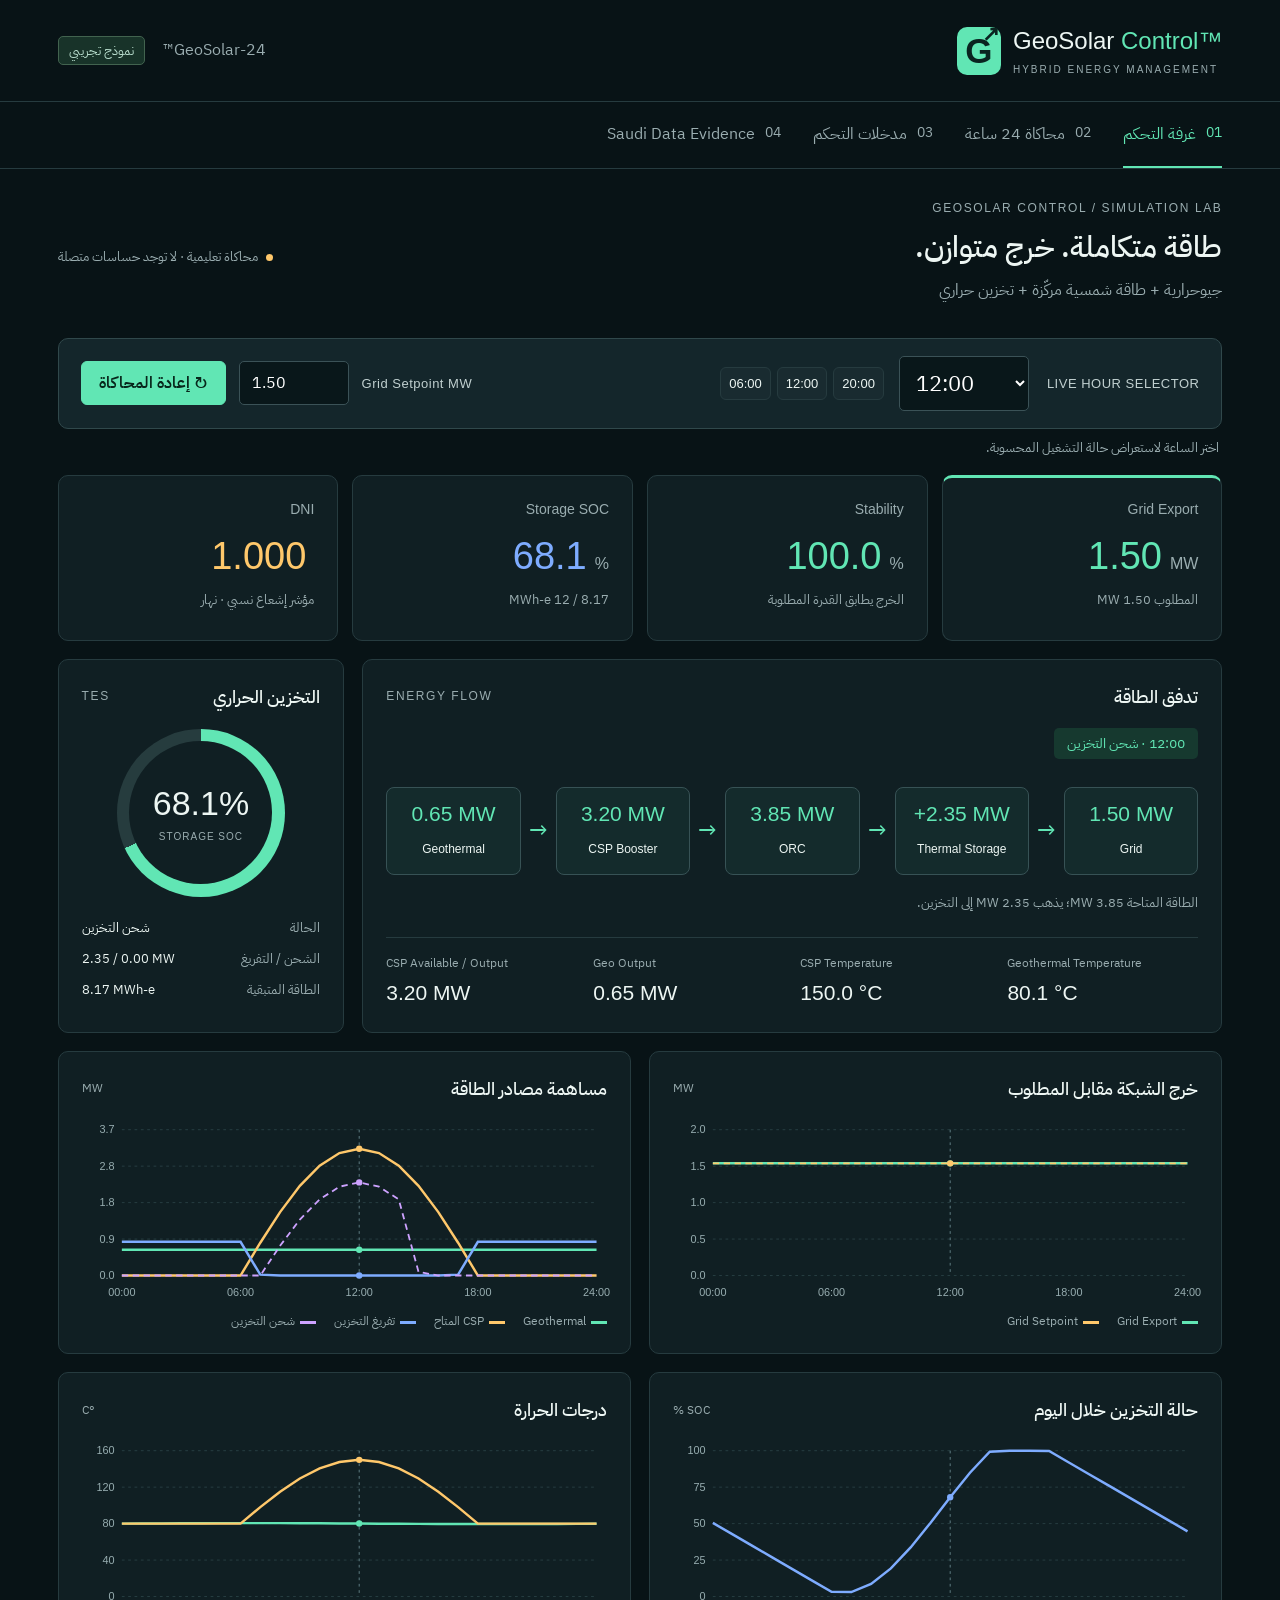
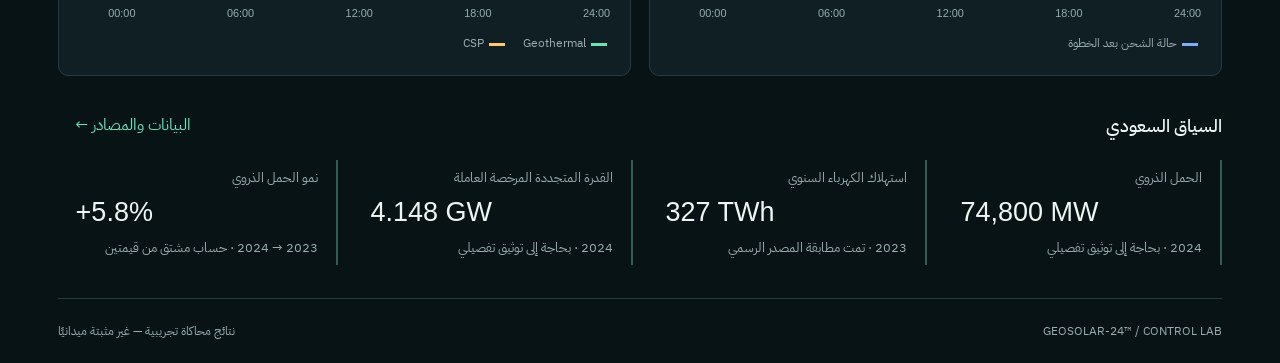
==== index.html @ 1dbf7777 "Publish GeoSolar Control site" ====
<!doctype html>
<html lang="ar" dir="rtl"><head><meta charset="UTF-8"><meta name="viewport" content="width=device-width,initial-scale=1"><meta name="description" content="GeoSolar Control — محاكاة تعليمية لتوازن الطاقة الجيوحرارية والشمسية والتخزين"><title>GeoSolar Control™ | غرفة التحكم</title><link rel="stylesheet" href="style.css"></head>
<body><header><a class="brand" href="#dashboard" dir="ltr"><span class="mark">G<span>↗</span></span><span>GeoSolar <b>Control™</b><small>HYBRID ENERGY MANAGEMENT</small></span></a><div class="header-note">GeoSolar-24™ <span class="badge">نموذج تجريبي</span></div></header>
<nav aria-label="أقسام المنصة"><button data-tab="dashboard" class="active">01 <span>غرفة التحكم</span></button><button data-tab="simulation">02 <span>محاكاة 24 ساعة</span></button><button data-tab="controls">03 <span>مدخلات التحكم</span></button><button data-tab="evidence">04 <span>Saudi Data Evidence</span></button></nav>
<main><div class="title-row"><div><div class="eyebrow">GEOSOLAR CONTROL / SIMULATION LAB</div><h1 id="pageTitle">طاقة متكاملة. خرج متوازن.</h1><p>جيوحرارية + طاقة شمسية مركّزة + تخزين حراري</p></div><div class="simulation-label"><span></span> محاكاة تعليمية · لا توجد حساسات متصلة</div></div>
<section id="dashboard" class="view"><div class="control-bar"><div><label for="hour">LIVE HOUR SELECTOR</label><select id="hour" dir="ltr"></select></div><div class="presets"><button data-hour="6">06:00</button><button data-hour="12">12:00</button><button data-hour="20">20:00</button></div><form id="quickForm"><label for="setpoint">Grid Setpoint <span>MW</span></label><input id="setpoint" type="number" min="0.01" max="20" step="0.01" value="1.50" required dir="ltr"><button class="primary" type="submit">↻ إعادة المحاكاة</button></form></div><p id="feedback" role="status" class="feedback">اختر الساعة لاستعراض حالة التشغيل المحسوبة.</p>
<div id="kpis" class="kpis" aria-live="polite"></div>
<div class="middle"><article class="panel flow-panel"><div class="panel-head"><h2>تدفق الطاقة</h2><span class="eyebrow">ENERGY FLOW</span></div><div id="mode" class="mode"></div><div id="flow" class="flow" dir="ltr"></div><p id="flowNote" class="muted"></p><div id="sourceMetrics" class="source-metrics"></div></article><article class="panel storage-panel"><div class="panel-head"><h2>التخزين الحراري</h2><span class="eyebrow">TES</span></div><div id="storageGauge" class="gauge"><div><strong id="socBig"></strong><span>STORAGE SOC</span></div></div><div id="storageInfo"></div></article></div>
<div class="charts"><article class="panel"><div class="panel-head"><h2>خرج الشبكة مقابل المطلوب</h2><span>MW</span></div><div id="gridChart"></div></article><article class="panel"><div class="panel-head"><h2>مساهمة مصادر الطاقة</h2><span>MW</span></div><div id="mixChart"></div></article><article class="panel"><div class="panel-head"><h2>حالة التخزين خلال اليوم</h2><span>SOC %</span></div><div id="socChart"></div></article><article class="panel"><div class="panel-head"><h2>درجات الحرارة</h2><span>°C</span></div><div id="tempChart"></div></article></div><div class="section-head"><h2>السياق السعودي</h2><button id="evidenceLink">البيانات والمصادر ←</button></div><div class="national" id="national"></div></section>
<section id="simulation" class="view" hidden><article class="panel"><h2>سجل التشغيل من 00:00 إلى 24:00</h2><p class="muted">كل صف يعرض قرار التشغيل وحالة التخزين بعد خطوة ساعة، وفق ترتيب ملف المصدر. صف 24:00 خطوة إضافية للمطابقة؛ لا تُجمع الصفوف الـ25 بوصفها طاقة يوم واحد.</p><div class="table-wrap"><table id="simulationTable"></table></div></article></section>
<section id="controls" class="view" hidden><article class="panel controls-panel"><h2>افتراضات النموذج</h2><p class="muted">تُطبّق التغييرات على كامل التسلسل الزمني ابتداءً من الشحنة الأولية.</p><form id="inputsForm"><div class="input-grid" id="inputFields"></div><p id="inputError" role="alert"></p><button class="primary" type="submit">تطبيق وإعادة المحاكاة</button> <button id="reset" type="button">استعادة قيم الملف</button></form><div class="method"><h3>كيف يُحسب التشغيل؟</h3><p>القدرة المتاحة = الجيوحرارية + الشمسية. يُوجّه الفائض إلى التخزين حتى امتلائه، ويُفرّغ التخزين لتعويض العجز حتى نفاده؛ ويُخفض الفائض المتبقي عند امتلائه.</p><p dir="ltr">Stability = max(0, 100 × (1 − |Grid Export − Setpoint| / Setpoint))</p><p>الكفاءة 90% عند الشحن و90% عند التفريغ، أي 81% للدورة الكاملة، لمطابقة حسابات الملف؛ رغم أن اسم المدخل في الملف هو Round-trip Efficiency. جميع قدرات التخزين بوحدات المكافئ الكهربائي. لا يفترض النموذج حد قدرة مستقلًا للشحن أو التفريغ.</p><p>DNI مؤشر نسبي من 0 إلى 1، وليس قياسًا بوحدة W/m². درجات الحرارة منحنيات افتراضية؛ لا يُستنتج منها أداء ترموديناميكي مُثبت.</p></div></article></section>
<section id="evidence" class="view" hidden><article class="panel"><div class="panel-head"><h2>Saudi Data Evidence</h2><span class="badge">بيانات وطنية داعمة</span></div><p>هذه الأرقام تصف قطاع الكهرباء السعودي، ولا تُستخدم لإثبات أداء GeoSolar أو لتغذية نتائج المحاكاة.</p><div id="evidenceCards" class="evidence-cards"></div><div class="method"><h3>حدود الاستدلال</h3><p>الاستقرار ودرجات الحرارة والطاقة المنتجة في هذه المنصة نتائج نموذج تعليمي وليست نتائج محطة ميدانية. أرقام 2023 و2024 معروضة بسنتها المرجعية وليست ادعاءً بأنها أحدث بيانات متاحة.</p><p>المصدر التشغيلي: GeoSolar24_Smart_Platform_Simulation.xlsx، أوراق 24h_Simulation وControl_Inputs وSaudi_Data_Evidence. لم يُعدّل ملف Excel الأصلي.</p></div></article></section>
<footer><span dir="ltr">GEOSOLAR-24™ / CONTROL LAB</span><span>نتائج محاكاة تجريبية — غير مثبتة ميدانيًا</span></footer></main><script src="model.js"></script><script src="app.js"></script></body></html>
---- style.css ----
@import url('https://fonts.googleapis.com/css2?family=IBM+Plex+Sans+Arabic:wght@400;500;600;700&display=swap');
:root{color-scheme:dark;--bg:#081316;--panel:#101f23;--line:#263b3f;--muted:#9aadb0;--text:#edf6f3;--green:#61e6b4;--gold:#ffc86b;--blue:#7eacff}*{box-sizing:border-box}body{margin:0;background:var(--bg);color:var(--text);font:16px 'IBM Plex Sans Arabic',Tahoma,sans-serif}header{height:102px;display:flex;align-items:center;justify-content:space-between;padding:0 4.5%;border-bottom:1px solid var(--line)}a{color:var(--green)}.brand{display:flex;gap:12px;align-items:center;color:var(--text);text-decoration:none;font-family:Arial,sans-serif;font-size:24px}.brand b{font-weight:400;color:var(--green)}.brand small{display:block;font-size:10px;letter-spacing:2px;margin-top:9px;color:var(--muted)}.mark{background:var(--green);color:#0a2420;width:44px;height:48px;display:grid;place-content:center;font-size:35px;font-weight:bold;border-radius:10px;position:relative}.mark span{position:absolute;right:1px;top:-5px;font-size:21px}.header-note{color:var(--muted)}.badge{display:inline-block;border:1px solid #42634f;border-radius:5px;background:#183329;padding:4px 10px;color:#b7dccc;font-size:13px;margin-inline-start:14px}nav{padding:0 4.5%;display:flex;border-bottom:1px solid var(--line);gap:32px}button,input,select{font:inherit}button{cursor:pointer;border:1px solid var(--line);border-radius:6px;color:var(--text);background:#192b30;padding:9px 17px}button:hover{background:#294049}button:focus-visible,a:focus-visible,input:focus-visible,select:focus-visible{outline:2px solid var(--green);outline-offset:4px}nav button{border:0;border-radius:0;background:none;color:var(--muted);padding:20px 0;display:flex;gap:10px;border-bottom:2px solid transparent;font-size:14px}nav button.active{color:var(--green);border-color:var(--green)}nav button span{font-size:16px}main{max-width:1600px;margin:auto;padding:32px 4.5% 0}.title-row{display:flex;justify-content:space-between;align-items:center;margin-bottom:25px}.eyebrow{font:12px Arial,sans-serif;letter-spacing:1.6px;color:var(--muted)}h1{font-size:30px;font-weight:500;margin:9px 0 2px}p{line-height:1.85;margin:7px 0;color:var(--muted)}.simulation-label{font-size:13px;color:var(--muted)}.simulation-label span{width:7px;height:7px;background:var(--gold);display:inline-block;margin-left:5px;border-radius:50%}.control-bar{display:flex;align-items:center;gap:15px;padding:17px 22px;background:#14262b;border:1px solid #30484b;border-radius:10px}.control-bar>div:first-child{display:flex;align-items:center;gap:18px}.control-bar label{font:13px Arial,sans-serif;letter-spacing:.5px;color:#c1d0d0}input,select{background:#09171a;border:1px solid #3b5257;color:white;padding:9px 12px;border-radius:5px;min-width:0}select{font-size:22px;width:130px}input{width:110px}#quickForm{display:flex;align-items:center;gap:13px;margin-inline-start:auto}.primary{color:#07261b;background:var(--green);border-color:var(--green);font-weight:600}.primary:hover{background:#90efca}.presets{display:flex;gap:6px;direction:ltr}.presets button{font:13px Arial;padding:8px}.feedback{font-size:13px;min-height:26px;margin:7px 3px 13px}.kpis{display:grid;grid-template-columns:repeat(4,1fr);gap:14px}.kpi{padding:21px 23px;border:1px solid var(--line);background:var(--panel);border-radius:10px;position:relative}.kpi:first-child{border-top:3px solid var(--green);padding-top:19px}.kpi .name{color:var(--muted);font:14px Arial}.kpi strong{font:38px Arial;display:block;margin:14px 0 10px;direction:ltr;text-align:right}.kpi strong small{font-size:16px;color:var(--muted);margin-left:8px}.kpi p{font-size:13px}.green{color:var(--green)}.gold{color:var(--gold)}.blue{color:var(--blue)}.middle{display:grid;grid-template-columns:3fr 1fr;gap:18px;margin:18px 0}.panel{padding:23px;background:var(--panel);border:1px solid var(--line);border-radius:10px;min-width:0}h2{font-weight:500;font-size:18px;margin:0}h3{font-size:17px}.panel-head{display:flex;align-items:center;justify-content:space-between;gap:15px}.panel-head>span{color:var(--muted);font-size:12px}.mode{display:inline-flex;margin-top:18px;font-size:14px;color:var(--green);background:#16392f;padding:5px 13px;border-radius:5px}.flow{display:flex;align-items:center;justify-content:space-between;margin:28px 0 16px;gap:8px}.flow .node{flex:1;border:1px solid #375255;text-align:center;border-radius:8px;padding:14px 5px;background:#142b2c}.node b{display:block;color:var(--green);font:21px Arial;margin-bottom:10px}.node span{font:12px Arial}.flow .arrow{color:var(--green);font-size:23px}.flow-panel>p{font-size:13px}.source-metrics{display:grid;grid-template-columns:repeat(4,1fr);border-top:1px solid var(--line);margin-top:22px;padding-top:16px;gap:16px}.source-metrics label{font-size:12px;color:var(--muted);display:block}.source-metrics strong{display:block;font:21px Arial;margin-top:9px}.gauge{width:168px;height:168px;border-radius:50%;margin:19px auto;background:conic-gradient(var(--green) 68%,#263c3e 0);display:grid;place-content:center;direction:ltr}.gauge>div{background:var(--panel);width:143px;height:143px;border-radius:50%;display:flex;align-items:center;justify-content:center;flex-direction:column}.gauge strong{font:34px Arial}.gauge span{font:10px Arial;color:var(--muted);letter-spacing:1px;margin-top:8px}#storageInfo p{display:flex;justify-content:space-between;font-size:13px}#storageInfo b{color:var(--text);font-weight:400}.charts{display:grid;grid-template-columns:repeat(2,1fr);gap:18px}.chart{width:100%;display:block;height:auto;overflow:visible;margin-top:15px;direction:ltr}.legend{display:flex;gap:18px;flex-wrap:wrap;font-size:12px;color:var(--muted);margin-top:10px}.legend i{display:inline-block;width:16px;height:3px;vertical-align:middle;margin-left:5px}.section-head{display:flex;align-items:center;justify-content:space-between;margin:28px 0 14px}.section-head button{border:0;background:none;color:var(--green)}.national{display:grid;grid-template-columns:repeat(4,1fr);gap:15px}.national>div{border-right:2px solid #355c52;padding:8px 18px}.national strong{font:27px Arial;display:block;margin:10px 0}.national span,.national small{display:block;color:var(--muted);font-size:13px}footer{border-top:1px solid var(--line);margin-top:33px;padding:23px 0;display:flex;justify-content:space-between;gap:15px;color:var(--muted);font-size:12px}.table-wrap{overflow:auto;margin-top:25px}table{width:100%;border-collapse:collapse;white-space:nowrap;font-size:14px}th,td{padding:14px 16px;text-align:right;border-bottom:1px solid var(--line)}th{color:var(--muted);font-weight:400}tr.selected{background:#1b3c33}.input-grid{display:grid;grid-template-columns:repeat(2,1fr);gap:22px;margin:26px 0}.field label{display:block;color:var(--muted);margin-bottom:9px;font-size:14px}.field input{width:100%}.controls-panel{max-width:950px}.method{border-top:1px solid var(--line);margin-top:25px;padding-top:15px}.method p{font-size:14px}.evidence-cards{display:grid;grid-template-columns:repeat(2,1fr);gap:16px;margin-top:22px}.evidence-card{border:1px solid var(--line);border-radius:8px;padding:22px}.evidence-card strong{font:30px Arial;display:block;margin:12px 0}.evidence-card p,.evidence-card a{font-size:14px}#inputError{color:#ffb79b}[hidden]{display:none!important}@media(max-width:1100px){.control-bar{flex-wrap:wrap}#quickForm{margin-inline-start:0;flex-wrap:wrap}.middle{grid-template-columns:2fr 1fr}.flow{gap:4px}.node span{font-size:10px}.source-metrics{grid-template-columns:repeat(2,1fr)}.title-row{gap:20px}.simulation-label{max-width:220px}}@media(max-width:750px){header{height:87px}.header-note{display:none}.brand{font-size:21px}nav{gap:20px;overflow:auto}nav button{white-space:nowrap}nav button span{font-size:14px}main{padding-top:22px}.title-row{display:block}h1{font-size:26px}.simulation-label{max-width:none;margin-top:12px}.kpis{grid-template-columns:repeat(2,1fr)}.kpi{padding:17px}.kpi strong{font-size:29px}.middle,.charts{grid-template-columns:1fr}.flow{flex-wrap:wrap}.flow .node{min-width:65px}.flow .arrow{font-size:16px}.national,.input-grid,.evidence-cards{grid-template-columns:repeat(2,1fr)}.panel{padding:18px}.control-bar{padding:15px;gap:12px}.control-bar>div:first-child{gap:12px}.control-bar label{font-size:12px}#quickForm{gap:9px;width:100%}#quickForm input{width:90px}footer{flex-direction:column}.evidence-cards{grid-template-columns:1fr}}@media(prefers-reduced-motion:reduce){*{scroll-behavior:auto}}
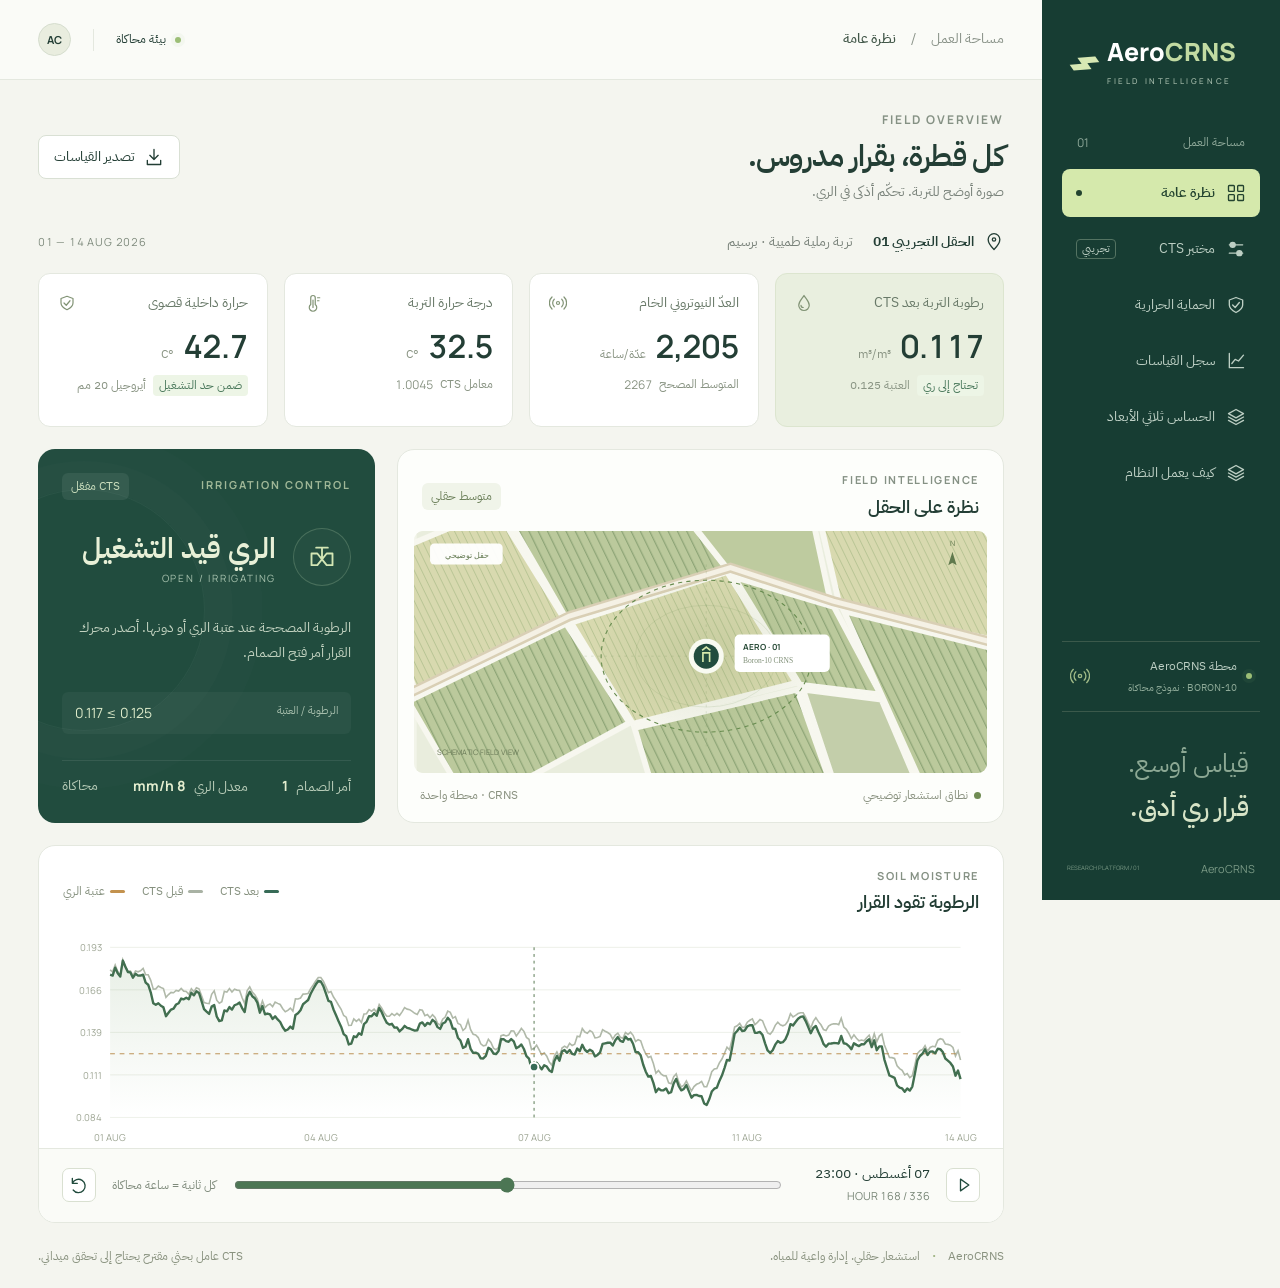
==== commit 86bdcb9c: "Add files via upload" ====
--- a/index.html
+++ b/index.html
@@ -1,13 +1,35 @@
-<!doctype html>
-<html lang="ar" dir="rtl"><head><meta charset="UTF-8"><meta name="viewport" content="width=device-width,initial-scale=1"><meta name="description" content="GeoSolar Control — محاكاة تعليمية لتوازن الطاقة الجيوحرارية والشمسية والتخزين"><title>GeoSolar Control™ | غرفة التحكم</title><link rel="stylesheet" href="style.css"></head>
-<body><header><a class="brand" href="#dashboard" dir="ltr"><span class="mark">G<span>↗</span></span><span>GeoSolar <b>Control™</b><small>HYBRID ENERGY MANAGEMENT</small></span></a><div class="header-note">GeoSolar-24™ <span class="badge">نموذج تجريبي</span></div></header>
-<nav aria-label="أقسام المنصة"><button data-tab="dashboard" class="active">01 <span>غرفة التحكم</span></button><button data-tab="simulation">02 <span>محاكاة 24 ساعة</span></button><button data-tab="controls">03 <span>مدخلات التحكم</span></button><button data-tab="evidence">04 <span>Saudi Data Evidence</span></button></nav>
-<main><div class="title-row"><div><div class="eyebrow">GEOSOLAR CONTROL / SIMULATION LAB</div><h1 id="pageTitle">طاقة متكاملة. خرج متوازن.</h1><p>جيوحرارية + طاقة شمسية مركّزة + تخزين حراري</p></div><div class="simulation-label"><span></span> محاكاة تعليمية · لا توجد حساسات متصلة</div></div>
-<section id="dashboard" class="view"><div class="control-bar"><div><label for="hour">LIVE HOUR SELECTOR</label><select id="hour" dir="ltr"></select></div><div class="presets"><button data-hour="6">06:00</button><button data-hour="12">12:00</button><button data-hour="20">20:00</button></div><form id="quickForm"><label for="setpoint">Grid Setpoint <span>MW</span></label><input id="setpoint" type="number" min="0.01" max="20" step="0.01" value="1.50" required dir="ltr"><button class="primary" type="submit">↻ إعادة المحاكاة</button></form></div><p id="feedback" role="status" class="feedback">اختر الساعة لاستعراض حالة التشغيل المحسوبة.</p>
-<div id="kpis" class="kpis" aria-live="polite"></div>
-<div class="middle"><article class="panel flow-panel"><div class="panel-head"><h2>تدفق الطاقة</h2><span class="eyebrow">ENERGY FLOW</span></div><div id="mode" class="mode"></div><div id="flow" class="flow" dir="ltr"></div><p id="flowNote" class="muted"></p><div id="sourceMetrics" class="source-metrics"></div></article><article class="panel storage-panel"><div class="panel-head"><h2>التخزين الحراري</h2><span class="eyebrow">TES</span></div><div id="storageGauge" class="gauge"><div><strong id="socBig"></strong><span>STORAGE SOC</span></div></div><div id="storageInfo"></div></article></div>
-<div class="charts"><article class="panel"><div class="panel-head"><h2>خرج الشبكة مقابل المطلوب</h2><span>MW</span></div><div id="gridChart"></div></article><article class="panel"><div class="panel-head"><h2>مساهمة مصادر الطاقة</h2><span>MW</span></div><div id="mixChart"></div></article><article class="panel"><div class="panel-head"><h2>حالة التخزين خلال اليوم</h2><span>SOC %</span></div><div id="socChart"></div></article><article class="panel"><div class="panel-head"><h2>درجات الحرارة</h2><span>°C</span></div><div id="tempChart"></div></article></div><div class="section-head"><h2>السياق السعودي</h2><button id="evidenceLink">البيانات والمصادر ←</button></div><div class="national" id="national"></div></section>
-<section id="simulation" class="view" hidden><article class="panel"><h2>سجل التشغيل من 00:00 إلى 24:00</h2><p class="muted">كل صف يعرض قرار التشغيل وحالة التخزين بعد خطوة ساعة، وفق ترتيب ملف المصدر. صف 24:00 خطوة إضافية للمطابقة؛ لا تُجمع الصفوف الـ25 بوصفها طاقة يوم واحد.</p><div class="table-wrap"><table id="simulationTable"></table></div></article></section>
-<section id="controls" class="view" hidden><article class="panel controls-panel"><h2>افتراضات النموذج</h2><p class="muted">تُطبّق التغييرات على كامل التسلسل الزمني ابتداءً من الشحنة الأولية.</p><form id="inputsForm"><div class="input-grid" id="inputFields"></div><p id="inputError" role="alert"></p><button class="primary" type="submit">تطبيق وإعادة المحاكاة</button> <button id="reset" type="button">استعادة قيم الملف</button></form><div class="method"><h3>كيف يُحسب التشغيل؟</h3><p>القدرة المتاحة = الجيوحرارية + الشمسية. يُوجّه الفائض إلى التخزين حتى امتلائه، ويُفرّغ التخزين لتعويض العجز حتى نفاده؛ ويُخفض الفائض المتبقي عند امتلائه.</p><p dir="ltr">Stability = max(0, 100 × (1 − |Grid Export − Setpoint| / Setpoint))</p><p>الكفاءة 90% عند الشحن و90% عند التفريغ، أي 81% للدورة الكاملة، لمطابقة حسابات الملف؛ رغم أن اسم المدخل في الملف هو Round-trip Efficiency. جميع قدرات التخزين بوحدات المكافئ الكهربائي. لا يفترض النموذج حد قدرة مستقلًا للشحن أو التفريغ.</p><p>DNI مؤشر نسبي من 0 إلى 1، وليس قياسًا بوحدة W/m². درجات الحرارة منحنيات افتراضية؛ لا يُستنتج منها أداء ترموديناميكي مُثبت.</p></div></article></section>
-<section id="evidence" class="view" hidden><article class="panel"><div class="panel-head"><h2>Saudi Data Evidence</h2><span class="badge">بيانات وطنية داعمة</span></div><p>هذه الأرقام تصف قطاع الكهرباء السعودي، ولا تُستخدم لإثبات أداء GeoSolar أو لتغذية نتائج المحاكاة.</p><div id="evidenceCards" class="evidence-cards"></div><div class="method"><h3>حدود الاستدلال</h3><p>الاستقرار ودرجات الحرارة والطاقة المنتجة في هذه المنصة نتائج نموذج تعليمي وليست نتائج محطة ميدانية. أرقام 2023 و2024 معروضة بسنتها المرجعية وليست ادعاءً بأنها أحدث بيانات متاحة.</p><p>المصدر التشغيلي: GeoSolar24_Smart_Platform_Simulation.xlsx، أوراق 24h_Simulation وControl_Inputs وSaudi_Data_Evidence. لم يُعدّل ملف Excel الأصلي.</p></div></article></section>
-<footer><span dir="ltr">GEOSOLAR-24™ / CONTROL LAB</span><span>نتائج محاكاة تجريبية — غير مثبتة ميدانيًا</span></footer></main><script src="model.js"></script><script src="app.js"></script></body></html>
+<!DOCTYPE html>
+<html lang="ar" dir="rtl">
+<head>
+<meta charset="UTF-8"><meta name="viewport" content="width=device-width, initial-scale=1.0">
+<meta name="theme-color" content="#173e35"><meta name="description" content="AeroCRNS — منصة محاكاة رطوبة التربة، تصحيح CTS، والحماية الحرارية والتحكم الذكي في الري.">
+<title>AeroCRNS — غرفة التحكم</title>
+<link rel="icon" type="image/svg+xml" href="data:image/svg+xml,%3Csvg xmlns='http://www.w3.org/2000/svg' viewBox='0 0 64 64'%3E%3Crect width='64' height='64' rx='16' fill='%23173e35'/%3E%3Cpath d='M17 44C15 20 37 13 49 15C50 34 36 46 17 44Z' fill='%23c0d893'/%3E%3Cpath d='M16 49L39 26' stroke='%23f6f6ee' stroke-width='3'/%3E%3C/svg%3E">
+<link rel="stylesheet" href="style.css"><link rel="stylesheet" href="views.css"><link rel="stylesheet" href="refinements.css">
+<script src="data.js" defer></script><script src="model.js" defer></script><script src="app.js" defer></script>
+</head>
+<body>
+<aside class="sidebar">
+  <a href="#overview" class="brand" aria-label="AeroCRNS الرئيسية"><span class="brand-mark">⌁</span><span dir="ltr">Aero<span>CRNS</span><small>FIELD INTELLIGENCE</small></span></a>
+  <div class="workspace-label">مساحة العمل <span>01</span></div>
+  <nav aria-label="القائمة الرئيسية">
+    <a href="#overview" data-view="overview" class="active"><i data-icon="grid"></i>نظرة عامة<span class="nav-dot"></span></a>
+    <a href="#cts" data-view="cts"><i data-icon="sliders"></i>مختبر CTS<span class="tiny-tag">تجريبي</span></a>
+    <a href="#thermal" data-view="thermal"><i data-icon="shield"></i>الحماية الحرارية</a>
+    <a href="#records" data-view="records"><i data-icon="chart"></i>سجل القياسات</a>
+    <a href="#method" data-view="method"><i data-icon="layers"></i>كيف يعمل النظام</a>
+  </nav>
+  <div class="sidebar-bottom"><div class="sensor-mini"><span class="status-dot"></span><div>محطة AeroCRNS<small>BORON-10 · نموذج محاكاة</small></div><i data-icon="radio"></i></div><p>قياس أوسع.<br><strong>قرار ري أدق.</strong></p><div class="side-foot">AeroCRNS <span>RESEARCH PLATFORM / 01</span></div></div>
+</aside>
+<div class="shell">
+  <header class="topbar"><div class="breadcrumb">مساحة العمل <span>/</span> <strong id="crumb">نظرة عامة</strong></div><div class="top-actions"><span class="simulation-badge"><span class="status-dot"></span>بيئة محاكاة</span><span class="top-divider"></span><span class="avatar">AC</span></div></header>
+  <main id="main"><div class="page-heading"><div><p class="eyebrow">FIELD OVERVIEW</p><h1>كل قطرة، بقرار مدروس.</h1><p class="muted">صورة أوضح للتربة. تحكّم أذكى في الري.</p></div><button class="btn" id="export"><i data-icon="download"></i>تصدير القياسات</button></div>
+  <div class="context-bar"><div><i data-icon="pin"></i><strong>الحقل التجريبي 01</strong><span class="subtle">تربة رملية طميية · برسيم</span></div><span class="mono">01 — 14 AUG 2026</span></div>
+  <section class="metrics" id="metrics"></section>
+  <div class="overview-grid"><section class="panel map-panel"><div class="panel-head"><div><p class="eyebrow">FIELD INTELLIGENCE</p><h2>نظرة على الحقل</h2></div><span class="pill">متوسط حقلي</span></div><div id="field-map"></div><div class="map-bottom"><span><b class="legend-dot"></b>نطاق استشعار توضيحي</span><span>CRNS · محطة واحدة</span></div></section><section id="valve" class="valve-card"></section></div>
+  <section class="panel trend-panel"><div class="panel-head"><div><p class="eyebrow">SOIL MOISTURE</p><h2>الرطوبة تقود القرار</h2></div><div class="chart-key"><span><b style="background:#376b57"></b>بعد CTS</span><span><b style="background:#a9b2a4"></b>قبل CTS</span><span><b style="background:#c3924e"></b>عتبة الري</span></div></div><div id="chart"></div><div id="timeline"></div></section>
+  </main>
+  <footer><span>AeroCRNS <b>·</b> استشعار حقلي. إدارة واعية للمياه.</span><span>CTS عامل بحثي مقترح يحتاج إلى تحقق ميداني.</span></footer>
+</div>
+<div id="toast" role="status"></div>
+</body></html>
--- a/style.css
+++ b/style.css
@@ -1,2 +1,7 @@
-@import url('https://fonts.googleapis.com/css2?family=IBM+Plex+Sans+Arabic:wght@400;500;600;700&display=swap');
-:root{color-scheme:dark;--bg:#081316;--panel:#101f23;--line:#263b3f;--muted:#9aadb0;--text:#edf6f3;--green:#61e6b4;--gold:#ffc86b;--blue:#7eacff}*{box-sizing:border-box}body{margin:0;background:var(--bg);color:var(--text);font:16px 'IBM Plex Sans Arabic',Tahoma,sans-serif}header{height:102px;display:flex;align-items:center;justify-content:space-between;padding:0 4.5%;border-bottom:1px solid var(--line)}a{color:var(--green)}.brand{display:flex;gap:12px;align-items:center;color:var(--text);text-decoration:none;font-family:Arial,sans-serif;font-size:24px}.brand b{font-weight:400;color:var(--green)}.brand small{display:block;font-size:10px;letter-spacing:2px;margin-top:9px;color:var(--muted)}.mark{background:var(--green);color:#0a2420;width:44px;height:48px;display:grid;place-content:center;font-size:35px;font-weight:bold;border-radius:10px;position:relative}.mark span{position:absolute;right:1px;top:-5px;font-size:21px}.header-note{color:var(--muted)}.badge{display:inline-block;border:1px solid #42634f;border-radius:5px;background:#183329;padding:4px 10px;color:#b7dccc;font-size:13px;margin-inline-start:14px}nav{padding:0 4.5%;display:flex;border-bottom:1px solid var(--line);gap:32px}button,input,select{font:inherit}button{cursor:pointer;border:1px solid var(--line);border-radius:6px;color:var(--text);background:#192b30;padding:9px 17px}button:hover{background:#294049}button:focus-visible,a:focus-visible,input:focus-visible,select:focus-visible{outline:2px solid var(--green);outline-offset:4px}nav button{border:0;border-radius:0;background:none;color:var(--muted);padding:20px 0;display:flex;gap:10px;border-bottom:2px solid transparent;font-size:14px}nav button.active{color:var(--green);border-color:var(--green)}nav button span{font-size:16px}main{max-width:1600px;margin:auto;padding:32px 4.5% 0}.title-row{display:flex;justify-content:space-between;align-items:center;margin-bottom:25px}.eyebrow{font:12px Arial,sans-serif;letter-spacing:1.6px;color:var(--muted)}h1{font-size:30px;font-weight:500;margin:9px 0 2px}p{line-height:1.85;margin:7px 0;color:var(--muted)}.simulation-label{font-size:13px;color:var(--muted)}.simulation-label span{width:7px;height:7px;background:var(--gold);display:inline-block;margin-left:5px;border-radius:50%}.control-bar{display:flex;align-items:center;gap:15px;padding:17px 22px;background:#14262b;border:1px solid #30484b;border-radius:10px}.control-bar>div:first-child{display:flex;align-items:center;gap:18px}.control-bar label{font:13px Arial,sans-serif;letter-spacing:.5px;color:#c1d0d0}input,select{background:#09171a;border:1px solid #3b5257;color:white;padding:9px 12px;border-radius:5px;min-width:0}select{font-size:22px;width:130px}input{width:110px}#quickForm{display:flex;align-items:center;gap:13px;margin-inline-start:auto}.primary{color:#07261b;background:var(--green);border-color:var(--green);font-weight:600}.primary:hover{background:#90efca}.presets{display:flex;gap:6px;direction:ltr}.presets button{font:13px Arial;padding:8px}.feedback{font-size:13px;min-height:26px;margin:7px 3px 13px}.kpis{display:grid;grid-template-columns:repeat(4,1fr);gap:14px}.kpi{padding:21px 23px;border:1px solid var(--line);background:var(--panel);border-radius:10px;position:relative}.kpi:first-child{border-top:3px solid var(--green);padding-top:19px}.kpi .name{color:var(--muted);font:14px Arial}.kpi strong{font:38px Arial;display:block;margin:14px 0 10px;direction:ltr;text-align:right}.kpi strong small{font-size:16px;color:var(--muted);margin-left:8px}.kpi p{font-size:13px}.green{color:var(--green)}.gold{color:var(--gold)}.blue{color:var(--blue)}.middle{display:grid;grid-template-columns:3fr 1fr;gap:18px;margin:18px 0}.panel{padding:23px;background:var(--panel);border:1px solid var(--line);border-radius:10px;min-width:0}h2{font-weight:500;font-size:18px;margin:0}h3{font-size:17px}.panel-head{display:flex;align-items:center;justify-content:space-between;gap:15px}.panel-head>span{color:var(--muted);font-size:12px}.mode{display:inline-flex;margin-top:18px;font-size:14px;color:var(--green);background:#16392f;padding:5px 13px;border-radius:5px}.flow{display:flex;align-items:center;justify-content:space-between;margin:28px 0 16px;gap:8px}.flow .node{flex:1;border:1px solid #375255;text-align:center;border-radius:8px;padding:14px 5px;background:#142b2c}.node b{display:block;color:var(--green);font:21px Arial;margin-bottom:10px}.node span{font:12px Arial}.flow .arrow{color:var(--green);font-size:23px}.flow-panel>p{font-size:13px}.source-metrics{display:grid;grid-template-columns:repeat(4,1fr);border-top:1px solid var(--line);margin-top:22px;padding-top:16px;gap:16px}.source-metrics label{font-size:12px;color:var(--muted);display:block}.source-metrics strong{display:block;font:21px Arial;margin-top:9px}.gauge{width:168px;height:168px;border-radius:50%;margin:19px auto;background:conic-gradient(var(--green) 68%,#263c3e 0);display:grid;place-content:center;direction:ltr}.gauge>div{background:var(--panel);width:143px;height:143px;border-radius:50%;display:flex;align-items:center;justify-content:center;flex-direction:column}.gauge strong{font:34px Arial}.gauge span{font:10px Arial;color:var(--muted);letter-spacing:1px;margin-top:8px}#storageInfo p{display:flex;justify-content:space-between;font-size:13px}#storageInfo b{color:var(--text);font-weight:400}.charts{display:grid;grid-template-columns:repeat(2,1fr);gap:18px}.chart{width:100%;display:block;height:auto;overflow:visible;margin-top:15px;direction:ltr}.legend{display:flex;gap:18px;flex-wrap:wrap;font-size:12px;color:var(--muted);margin-top:10px}.legend i{display:inline-block;width:16px;height:3px;vertical-align:middle;margin-left:5px}.section-head{display:flex;align-items:center;justify-content:space-between;margin:28px 0 14px}.section-head button{border:0;background:none;color:var(--green)}.national{display:grid;grid-template-columns:repeat(4,1fr);gap:15px}.national>div{border-right:2px solid #355c52;padding:8px 18px}.national strong{font:27px Arial;display:block;margin:10px 0}.national span,.national small{display:block;color:var(--muted);font-size:13px}footer{border-top:1px solid var(--line);margin-top:33px;padding:23px 0;display:flex;justify-content:space-between;gap:15px;color:var(--muted);font-size:12px}.table-wrap{overflow:auto;margin-top:25px}table{width:100%;border-collapse:collapse;white-space:nowrap;font-size:14px}th,td{padding:14px 16px;text-align:right;border-bottom:1px solid var(--line)}th{color:var(--muted);font-weight:400}tr.selected{background:#1b3c33}.input-grid{display:grid;grid-template-columns:repeat(2,1fr);gap:22px;margin:26px 0}.field label{display:block;color:var(--muted);margin-bottom:9px;font-size:14px}.field input{width:100%}.controls-panel{max-width:950px}.method{border-top:1px solid var(--line);margin-top:25px;padding-top:15px}.method p{font-size:14px}.evidence-cards{display:grid;grid-template-columns:repeat(2,1fr);gap:16px;margin-top:22px}.evidence-card{border:1px solid var(--line);border-radius:8px;padding:22px}.evidence-card strong{font:30px Arial;display:block;margin:12px 0}.evidence-card p,.evidence-card a{font-size:14px}#inputError{color:#ffb79b}[hidden]{display:none!important}@media(max-width:1100px){.control-bar{flex-wrap:wrap}#quickForm{margin-inline-start:0;flex-wrap:wrap}.middle{grid-template-columns:2fr 1fr}.flow{gap:4px}.node span{font-size:10px}.source-metrics{grid-template-columns:repeat(2,1fr)}.title-row{gap:20px}.simulation-label{max-width:220px}}@media(max-width:750px){header{height:87px}.header-note{display:none}.brand{font-size:21px}nav{gap:20px;overflow:auto}nav button{white-space:nowrap}nav button span{font-size:14px}main{padding-top:22px}.title-row{display:block}h1{font-size:26px}.simulation-label{max-width:none;margin-top:12px}.kpis{grid-template-columns:repeat(2,1fr)}.kpi{padding:17px}.kpi strong{font-size:29px}.middle,.charts{grid-template-columns:1fr}.flow{flex-wrap:wrap}.flow .node{min-width:65px}.flow .arrow{font-size:16px}.national,.input-grid,.evidence-cards{grid-template-columns:repeat(2,1fr)}.panel{padding:18px}.control-bar{padding:15px;gap:12px}.control-bar>div:first-child{gap:12px}.control-bar label{font-size:12px}#quickForm{gap:9px;width:100%}#quickForm input{width:90px}footer{flex-direction:column}.evidence-cards{grid-template-columns:1fr}}@media(prefers-reduced-motion:reduce){*{scroll-behavior:auto}}
+@import url('https://fonts.googleapis.com/css2?family=IBM+Plex+Sans+Arabic:wght@400;450;500;600;700&family=Manrope:wght@400;500;600;700;800&display=swap');
+:root{--bg:#f4f5ef;--paper:#fff;--ink:#233e35;--muted:#7a837b;--green:#214b3d;--line:#e4e8df;--lime:#d5e9ac;--sand:#e9e4d2;--orange:#b8813d;--radius:17px}
+*{box-sizing:border-box}body{margin:0;background:var(--bg);color:var(--ink);font-family:'IBM Plex Sans Arabic',Tahoma,sans-serif;font-size:16px;line-height:1.6}button,input,select{font:inherit}button,a,input,select{-webkit-tap-highlight-color:transparent}button,a{touch-action:manipulation}button{cursor:pointer}a{color:inherit;text-decoration:none}button:focus-visible,a:focus-visible,input:focus-visible,select:focus-visible{outline:3px solid #a6c575;outline-offset:4px}button{border:0}button:disabled{opacity:.45;cursor:default}svg{vertical-align:middle}.icon{width:20px;height:20px;fill:none;stroke:currentColor;stroke-width:1.6;stroke-linecap:round;stroke-linejoin:round;flex-shrink:0}h1,h2,h3,p{margin:0}h1{font-size:30px;font-weight:600;letter-spacing:-.7px;line-height:1.5}h2{font-size:20px;font-weight:600}h3{font-size:17px;font-weight:600}.muted,.subtle{color:var(--muted)}.mono,.number{font-family:Manrope,'IBM Plex Sans Arabic',sans-serif;direction:ltr;display:inline-block;font-variant-numeric:tabular-nums}.eyebrow{font-family:Manrope,sans-serif;font-size:11px;font-weight:700;letter-spacing:2px;color:#859184;margin-bottom:4px}.sidebar{width:238px;background:#173d33;color:#bdcfc4;position:fixed;right:0;top:0;bottom:0;z-index:20;padding:37px 20px 22px;display:flex;flex-direction:column}.brand{display:flex;align-items:center;gap:10px;margin:0 5px 47px;direction:ltr;color:white;font-family:Manrope,sans-serif;font-weight:800;font-size:25px;line-height:1.2}.brand>span>span{color:#c2dba2}.brand small{display:block;font-size:8px;letter-spacing:2.6px;font-weight:500;margin-top:9px;color:#a4baaa}.brand-mark{font-size:49px;line-height:1;transform:rotate(-35deg);color:#d7e8b3}.workspace-label{font-size:12px;padding:0 15px 17px;color:#8fa99a;display:flex;justify-content:space-between}.workspace-label span{font-family:Manrope}.sidebar nav{display:grid;gap:8px}.sidebar nav a{display:flex;align-items:center;gap:11px;min-height:48px;padding:11px 14px;font-size:14px;border-radius:8px;transition:.2s}.sidebar nav a:hover{background:#ffffff0c;color:white}.sidebar nav a.active{background:#d5e9ac;color:#23432f;font-weight:600}.nav-dot{width:6px;height:6px;border-radius:50%;background:#23432f;margin-right:auto}.tiny-tag{font-size:10px;border:1px solid #547362;border-radius:4px;padding:0 5px;margin-right:auto;white-space:nowrap}.sidebar-bottom{margin-top:auto;padding-top:38px}.sensor-mini{display:flex;gap:9px;align-items:center;padding:15px 8px;border-top:1px solid #3b594b;border-bottom:1px solid #3b594b;font-size:13px}.sensor-mini small{display:block;font-size:9px;color:#8eaa98;margin-top:4px}.sensor-mini>.icon{margin-right:auto;color:#a0ba87}.status-dot{width:6px;height:6px;border-radius:50%;background:#9cbe76;display:inline-block;box-shadow:0 0 0 4px #9cbe7611;flex-shrink:0}.sidebar-bottom p{font-size:26px;line-height:1.7;color:#8ca894;padding:30px 11px}.sidebar-bottom p strong{color:#d6e3c6;font-weight:500}.side-foot{font-family:Manrope;font-size:11px;display:flex;justify-content:space-between;color:#7b9a86;padding:0 5px}.side-foot span{font-size:6px;padding-top:4px}.shell{margin-right:238px}.topbar{height:80px;border-bottom:1px solid var(--line);padding:0 38px;display:flex;justify-content:space-between;align-items:center;background:#fafbf7}.breadcrumb{font-size:13px;color:#8a9389;display:flex;gap:15px}.breadcrumb strong{color:#425749;font-weight:500}.top-actions{display:flex;align-items:center;gap:22px}.simulation-badge{font-size:12px;display:flex;gap:9px;align-items:center}.top-divider{height:22px;width:1px;background:var(--line)}.avatar{background:#e9eddf;width:33px;height:33px;border:1px solid #d5ddce;border-radius:50%;display:grid;place-items:center;font-size:11px;font-family:Manrope;font-weight:700}main{max-width:1640px;margin:auto;padding:30px 38px 0}.page-heading{display:flex;align-items:center;justify-content:space-between;gap:15px;margin-bottom:27px}.page-heading .muted{font-size:14px;margin-top:3px}.btn{display:inline-flex;align-items:center;justify-content:center;gap:9px;background:white;border:1px solid #d9e0d4;border-radius:8px;padding:10px 15px;color:var(--ink);font-size:13px;white-space:nowrap;transition:.2s}.btn:hover{background:#edf2e6;border-color:#b6c6a4}.btn.primary{background:var(--green);color:white;border-color:var(--green)}.context-bar{display:flex;align-items:center;justify-content:space-between;font-size:13px;margin-bottom:20px;gap:12px}.context-bar>div{display:flex;align-items:center;gap:10px}.context-bar strong{font-weight:600}.context-bar .subtle{margin-right:10px}.context-bar .mono{font-size:11px;color:#7f8b7d;letter-spacing:.8px}.metrics{display:grid;grid-template-columns:repeat(4,minmax(0,1fr));gap:16px;margin-bottom:22px}.metric{background:#fff;border:1px solid var(--line);border-radius:12px;padding:18px 19px 15px;min-height:141px}.metric-top{display:flex;justify-content:space-between;align-items:center;font-size:13px;color:#687968;gap:8px}.metric-top .icon{width:18px;height:18px;color:#819375}.metric-value{display:flex;align-items:baseline;gap:9px;margin:9px 0 5px}.metric-value .number{font-size:32px;line-height:1.2;font-weight:600;letter-spacing:-1px}.metric-value small{font-size:12px;color:#899483}.metric-foot{font-size:11px;color:#899483;display:flex;gap:7px;align-items:center}.metric-foot em{font-style:normal;color:#4b795c;background:#edf5e6;border-radius:4px;padding:1px 6px;font-size:10px}.metric.featured{background:#e9efdf;border-color:#dce5cf}.panel{background:var(--paper);border:1px solid var(--line);border-radius:var(--radius);overflow:hidden}.panel-head{padding:21px 24px 16px;display:flex;align-items:center;justify-content:space-between;gap:15px}.panel-head h2{font-size:18px}.panel-head .eyebrow{font-size:10px;letter-spacing:1.7px}.pill{font-size:11px;padding:4px 9px;background:#f0f4e9;color:#6d815b;border-radius:6px;white-space:nowrap}.overview-grid{display:grid;grid-template-columns:minmax(0,1.8fr) minmax(280px,1fr);gap:22px;margin-bottom:22px}.map-panel{background:#fdfefb}.map-panel .panel-head{padding-bottom:10px}#field-map{height:242px;position:relative;background:#f2f4e9;overflow:hidden;margin:0 16px;border-radius:9px}#field-map>svg{height:100%;width:100%}.map-bottom{padding:13px 22px 16px;display:flex;justify-content:space-between;gap:10px;font-size:10px;color:#89917f}.map-bottom>span:first-child{display:flex;align-items:center;gap:6px}.legend-dot{width:7px;height:7px;background:#708c53;border-radius:50%}.valve-card{background:#214c3e;color:#fff;border-radius:var(--radius);padding:24px;position:relative;overflow:hidden;display:flex;flex-direction:column;justify-content:space-between}.valve-card:before{content:'';position:absolute;left:-75px;top:40px;width:240px;height:240px;border:1px solid #ffffff0b;border-radius:50%;box-shadow:0 0 0 28px #ffffff03,0 0 0 58px #ffffff02;pointer-events:none}.valve-head{display:flex;justify-content:space-between;align-items:center}.valve-head .eyebrow{color:#9fb797;font-size:10px}.valve-head .pill{background:#ffffff12;color:#c9ddbc}.valve-main{display:flex;align-items:center;gap:17px;margin:20px 0}.valve-symbol{height:58px;width:58px;border:1px solid #a7c8a344;display:grid;place-items:center;border-radius:50%;background:#ffffff05}.valve-symbol .icon{width:28px;height:28px;color:#d3e6b4}.valve-main h2{font-size:29px;color:#e8f0d7;line-height:1.4}.valve-main p{font-family:Manrope;font-size:10px;letter-spacing:1.8px;color:#a9c3af}.valve-reason{font-size:12px;line-height:1.9;color:#c1d1bf;margin-bottom:15px}.valve-equation{display:flex;justify-content:space-between;font-family:Manrope;background:#ffffff0a;padding:10px 13px;border-radius:6px;font-size:14px;color:#dceac9}.valve-equation small{font-family:'IBM Plex Sans Arabic';font-size:11px;color:#a5bdab}.valve-foot{display:flex;justify-content:space-between;gap:10px;margin-top:16px;padding-top:14px;border-top:1px solid #ffffff16;font-size:11px;color:#b7cbb7}.valve-foot b{color:#e3edcf;font-family:Manrope;margin-right:5px}.trend-panel{margin-bottom:24px}.chart-key{display:flex;gap:17px;font-size:11px;color:#85907e}.chart-key span{display:flex;align-items:center;gap:5px}.chart-key b{width:15px;height:3px;border-radius:2px}.chart-wrap{position:relative;margin:0 20px;direction:ltr}.chart-wrap svg{width:100%;height:215px;display:block}.chart-tip{position:absolute;top:15px;right:30px;font-size:12px;color:var(--ink);background:#fff;border:1px solid #dbe4d4;padding:9px;border-radius:8px;pointer-events:none;box-shadow:0 5px 20px #23432f12;direction:rtl;z-index:2}.timeline{background:#fafbf7;border-top:1px solid var(--line);padding:14px 23px;display:flex;gap:16px;align-items:center}.icon-btn{width:34px;height:34px;border:1px solid #d9e0d1;display:grid;place-items:center;background:#fff;color:var(--green);border-radius:7px;flex-shrink:0}.timeline input{flex:1;min-width:40px;accent-color:#4c7654;direction:ltr}.timeline-label{font-size:11px;white-space:nowrap;min-width:130px}.timeline-label .mono{font-size:11px;color:#788676}.timeline small{font-size:10px;color:#7f8b7c;white-space:nowrap}footer{max-width:1640px;margin:auto;padding:0 38px 22px;display:flex;justify-content:space-between;gap:20px;font-size:10px;color:#89927f}footer b{padding:0 9px;color:#9db282}#toast{position:fixed;bottom:25px;left:25px;z-index:100;padding:14px 20px;color:white;background:#173e35;border:1px solid #668b64;border-radius:10px;font-size:14px;box-shadow:0 8px 30px #173e3522;opacity:0;transform:translateY(20px);transition:.2s;pointer-events:none}#toast.show{opacity:1;transform:translateY(0)}
+@media(min-width:1600px){main{padding-top:36px}.metric{min-height:154px}#field-map{height:290px}.chart-wrap svg{height:245px}}
+@media(max-width:1150px){.sidebar{width:210px;padding-left:14px;padding-right:14px}.shell{margin-right:210px}main{padding:25px 25px 0}.topbar{padding:0 25px}.overview-grid{grid-template-columns:1.35fr 1fr}.metric{padding:15px 13px}.metric-value .number{font-size:28px}.metric-top{font-size:12px}.valve-card{padding:20px}footer{padding:0 25px 22px}.context-bar .subtle{display:none}}
+@media(max-width:850px){.sidebar{width:78px;padding:24px 10px}.brand{font-size:0;margin:0 auto 35px}.brand small,.brand>span:nth-child(2),.workspace-label,.sidebar nav a span,.sidebar-bottom{display:none}.brand-mark{font-size:40px}.sidebar nav a{font-size:0;justify-content:center;padding:14px 10px}.sidebar nav a .icon{width:23px;height:23px}.shell{margin-right:78px}.metrics{grid-template-columns:repeat(2,1fr)}.overview-grid{grid-template-columns:1.3fr 1fr;gap:15px}.valve-card{padding:17px}.valve-main{gap:10px}.valve-main h2{font-size:23px}.valve-symbol{width:46px;height:46px}.panel-head{padding:18px}.chart-key{gap:10px}.timeline small{display:none}h1{font-size:27px}}
+@media(max-width:640px){body{padding-bottom:66px}.sidebar{width:auto;left:0;top:auto;bottom:0;height:64px;padding:4px 6px;border-top:1px solid #365748}.brand{display:none}.sidebar nav{display:flex;justify-content:space-around;width:100%;gap:0}.sidebar nav a{flex-direction:column;gap:2px;font-size:9px!important;min-height:52px;padding:5px 6px;border-radius:6px}.sidebar nav a .icon{height:20px;width:20px}.shell{margin:0}.topbar{height:61px;padding:0 18px}.top-actions{gap:12px}.breadcrumb{font-size:11px;gap:8px}.simulation-badge{font-size:10px}.avatar{height:28px;width:28px}.top-divider{display:none}main{padding:22px 16px 0}.page-heading{margin-bottom:20px;align-items:flex-start}h1{font-size:23px}.page-heading .muted{font-size:12px}.eyebrow{font-size:9px}.page-heading .btn{font-size:0;padding:10px}.page-heading .btn .icon{width:18px;height:18px}.context-bar{font-size:11px}.context-bar .mono{font-size:9px}.metrics{gap:10px;margin-bottom:15px}.metric{min-height:130px;padding:14px}.metric-value .number{font-size:28px}.metric-foot{font-size:10px}.overview-grid{grid-template-columns:1fr}.map-panel{order:0}.valve-card{padding:20px}.valve-main{margin:16px 0}.valve-card:before{left:10px}.chart-key{font-size:9px;gap:8px}.trend-panel .panel-head{align-items:flex-start;flex-direction:column;gap:10px}.chart-wrap{margin:0 8px}.chart-wrap svg{height:205px}.timeline{padding:12px;gap:9px}.timeline-label{min-width:105px;font-size:10px}.timeline-label .mono{font-size:10px}footer{padding:0 18px 17px;flex-direction:column;gap:5px}.panel-head h2{font-size:18px}#field-map{height:225px}#toast{left:15px;right:15px;bottom:80px}}
--- a/views.css
+++ b/views.css
@@ -0,0 +1,7 @@
+.notice{display:flex;align-items:center;gap:14px;background:#eef1e1;border:1px solid #e0e6cb;border-radius:10px;padding:15px 20px;margin-bottom:24px;font-size:14px;color:#6c754b}.notice strong{font-weight:600;margin-left:12px}.notice span{display:inline}.muted-notice{background:#ecefe6;border-color:#e2e6db;color:#77816d}.lab-grid{display:grid;grid-template-columns:300px minmax(0,1fr);gap:22px;margin-bottom:25px;align-items:start}.controls-panel{position:sticky;top:20px}.controls-body{padding:0 23px 23px}.section-caption{font-size:14px;font-weight:600;margin:6px 0 16px}.control{display:block;margin-bottom:19px}.control>span{display:flex;align-items:center;justify-content:space-between;gap:12px;font-size:14px;margin-bottom:8px}.control output{font-size:13px;background:#f3f5ee;padding:2px 7px;border-radius:5px}.control input{display:block;width:100%;accent-color:#557d51;direction:ltr}.help{font-size:12px;color:#89917e;line-height:1.9}.select-label{display:flex;align-items:center;justify-content:space-between;font-size:14px;margin:19px 0 2px;gap:15px}select{border:1px solid #dce2d2;border-radius:7px;background:#f9faf5;color:#456041;padding:7px 10px;font-size:14px;max-width:100%}.control-divider{height:1px;background:var(--line);margin:24px 0}.switch{display:inline-flex;cursor:pointer}.switch input{position:absolute;opacity:0;width:40px;height:24px;margin:0}.switch>span{width:40px;height:23px;border-radius:20px;background:#c9d0c1;position:relative;pointer-events:none}.switch>span:before{content:'';position:absolute;width:17px;height:17px;border-radius:50%;background:white;top:3px;left:3px;transition:.2s}.switch input:checked+span{background:#63814c}.switch input:checked+span:before{left:20px}.switch input:focus-visible+span{outline:3px solid #adc38c;outline-offset:3px}.threshold-box{background:#f0f3e6;border-radius:9px;margin-top:17px;padding:15px;text-align:center;display:flex;flex-direction:column}.threshold-box>span{font-size:14px;color:#718365}.threshold-box strong{font-size:30px;margin:4px 0}.threshold-box code{font-size:11px;color:#8b957f}.compare-card{border:1px solid var(--line);background:#fff;border-radius:var(--radius);overflow:hidden;margin-bottom:16px}.comparison{display:flex;gap:15px;padding:15px 25px 24px;align-items:center}.comparison>div{flex:1;display:flex;flex-direction:column;align-items:center;gap:8px}.comparison>div>span{font-size:14px;color:#89947c}.comparison strong{font-size:42px;font-weight:600;letter-spacing:-1px;line-height:1.3}.comparison small{font-size:12px;color:#87977d}.comparison .after{color:#3e7148}.comparison .after small{color:#5f8954;background:#eef5e5;padding:2px 10px;border-radius:5px}.comparison-arrow{color:#a0af91}.comparison-summary{padding:12px 24px;background:#f9faf5;border-top:1px solid var(--line);display:flex;justify-content:space-between;gap:15px;font-size:12px;color:#7e8b72}.comparison-summary b{color:#567448;margin-right:6px}.mini-metrics{display:grid;grid-template-columns:repeat(3,minmax(0,1fr));gap:12px;margin-bottom:20px}.mini-metrics .metric{padding:14px;min-height:127px}.mini-metrics .number{font-size:26px}.mini-metrics .metric-value{flex-wrap:wrap;gap:3px}.pipeline{direction:ltr;display:grid;grid-template-columns:repeat(5,1fr);padding:0 20px 20px;gap:9px}.pipeline>div{background:#f2f5ec;border:1px solid #e8eddf;padding:10px;text-align:center;border-radius:7px;display:flex;flex-direction:column;gap:5px;font-family:Manrope}.pipeline small{font-size:11px;color:#8a967f}.pipeline strong{font-size:13px;font-weight:600;color:#3c6348}.pipeline>div:last-child{background:#284f3e}.pipeline>div:last-child strong{color:#d6e9b1}.padded{padding:0 24px 15px}.thermal-grid{display:grid;grid-template-columns:1.2fr 1fr;gap:24px;margin-bottom:24px}.thermal-visual{background:radial-gradient(ellipse at center,#eef1e2,transparent 65%);padding:10px 0 28px}.thermal-rings{position:relative;width:340px;height:340px;margin:10px auto}.ring{position:absolute;border-radius:50%;left:50%;top:50%;transform:translate(-50%,-50%)}.r1{width:310px;height:310px;background:repeating-conic-gradient(#dce7c755 0deg 1deg,transparent 1deg 4deg);border:1px solid #cbd8b5}.r2{width:266px;height:266px;background:#dce7c7;border:1px solid #bfcda8}.r3{width:222px;height:222px;background:#64816b;border:13px solid #355d49;box-shadow:0 0 0 5px #eff3e5}.r4{width:176px;height:176px;background:#f5f4e9;border:1px solid #b4c4a5}.thermal-core{position:absolute;inset:96px 75px;display:flex;flex-direction:column;align-items:center;justify-content:center;gap:4px}.thermal-core .icon{color:#739164;width:23px;height:23px}.thermal-core strong{font-size:42px;color:#3a6445}.thermal-core small{font-size:11px;color:#8c977e}.thermal-label{position:absolute;right:0;top:32px;background:white;border:1px solid #e3e8d9;padding:7px 10px;border-radius:6px;font-family:Manrope;font-size:9px;color:#8b987a;letter-spacing:1px}.thermal-label b{font-size:14px;color:#526d45}.thermal-legend{display:flex;justify-content:center;gap:18px;font-size:12px;color:#859278}.thermal-legend>span{display:flex;align-items:center;gap:6px}.thermal-legend b{display:inline-block;width:7px;height:7px;border-radius:50%}.thickness-choice{padding:22px;border-top:1px solid var(--line)}.thickness-choice p{font-size:14px;margin-bottom:15px}.thickness-choice>div{display:flex;gap:10px}.thickness-choice button{flex:1;background:#f6f7f0;border:1px solid #e1e7d7;border-radius:7px;padding:10px;font-family:Manrope;font-size:18px;color:#7b896e}.thickness-choice button small{display:block;font-size:10px}.thickness-choice button.selected{background:#284f3d;color:#e0edc8;border-color:#284f3d}.thermal-result{padding:25px 28px;background:#244d3d;border-radius:var(--radius);color:#e4edd6;margin-bottom:20px}.thermal-result .eyebrow{color:#a1b18e;font-size:11px}.thermal-result h2{font-size:22px}.big-temperature{font-size:66px;line-height:1.6;letter-spacing:-2px;font-weight:500}.big-temperature small{font-size:25px;letter-spacing:0;color:#a4bb96;margin-left:6px}.temp-scale{position:relative;height:7px;border-radius:10px;background:#ffffff17;direction:ltr}.temp-scale>div{height:100%;border-radius:10px;background:#c6d8a4}.temp-scale i{position:absolute;left:50%;height:17px;width:2px;background:#e3c496;top:-5px}.scale-labels{display:flex;justify-content:space-between;font-size:10px;color:#b1c1a4;direction:ltr;margin-top:10px;font-family:Manrope}.thermal-note{font-size:13px;margin-top:20px;color:#b9caae}.thermal-table{padding-bottom:5px}table{border-collapse:collapse;width:100%;font-size:14px}td,th{text-align:right;padding:12px 20px;border-bottom:1px solid #edf0e7}th{font-weight:500;background:#fafbf7;color:#8b947e;font-size:12px}td.mono{display:table-cell}.state-chip{padding:3px 9px;background:#eff1e9;color:#89917e;font-size:11px;border-radius:5px;white-space:nowrap}.state-chip.ok{color:#527146;background:#edf3e3}.state-chip.warn{color:#a7824b;background:#f6f0e2}.selected-row{background:#f1f5e9}.thermal-bottom{display:grid;grid-template-columns:1fr 1fr 1.3fr;gap:20px;margin-bottom:25px}.detail-stat{padding:23px}.detail-stat>span{font-size:14px;color:#78866b}.detail-stat>strong{font-size:34px;display:block;margin:12px 0 7px}.detail-stat strong small{font-size:16px;color:#849477}.detail-stat h3{font-family:Manrope;font-size:19px;margin:18px 0 10px}.detail-stat p{font-size:13px;color:#929a88;line-height:1.9}.table-scroll{overflow:auto}.records-table{white-space:nowrap;font-family:Manrope,'IBM Plex Sans Arabic';font-size:13px}.records-table td,.records-table th{padding:13px 17px}.records-table th{font-family:'IBM Plex Sans Arabic';font-size:12px}.table-time{background:none;color:#617c50;padding:0;font-family:'IBM Plex Sans Arabic';font-size:13px}.table-time:hover{text-decoration:underline}.pagination{display:flex;align-items:center;justify-content:space-between;padding:18px 23px;color:#859478;font-size:13px;gap:15px}.pagination>div{display:flex;gap:10px}.empty{text-align:center!important;padding:45px!important}.method-grid{display:grid;grid-template-columns:1.5fr 1fr;gap:22px;margin-bottom:22px;align-items:start}.flow-step{display:flex;gap:15px;padding:27px 22px;border-bottom:1px solid var(--line);position:relative}.flow-step:last-child{border:0}.step-number{font-family:Manrope;font-size:11px;color:#aab69c;padding-top:10px}.step-icon{width:36px;height:36px;border:1px solid #e1e8d8;border-radius:9px;display:grid;place-items:center;flex-shrink:0;color:#728b61;background:#f8faf3}.flow-step>div:last-child{min-width:0}.flow-step h2{font-size:19px}.flow-step p{font-size:14px;color:#87937c;line-height:1.9;margin:10px 0}.flow-step code{display:block;font-size:12px;background:#f4f6ee;padding:12px;color:#627653;border-radius:7px;overflow-wrap:anywhere}.method-notes{display:grid;gap:18px}.note-card{padding:24px}.note-card h2{font-size:19px;margin-top:12px}.note-card p{font-size:14px;color:#8a9380;line-height:1.9;margin-top:12px}.sources-card{margin-bottom:25px}.source-list{padding:0 24px 20px;display:grid;gap:18px}.source-list>div{display:flex;gap:15px;align-items:start}.source-list>div>span{font-size:12px;font-family:Manrope;color:#a2b18c}.source-list b{font-size:13px;font-weight:500;overflow-wrap:anywhere}.source-list small{display:block;font-size:13px;color:#8e9983;margin-top:5px}.sensor-grid{display:grid;grid-template-columns:minmax(0,1.9fr) minmax(260px,1fr);gap:22px;margin-bottom:24px;align-items:stretch}.scene-panel{display:flex;flex-direction:column}.scene-panel iframe{border:0;width:100%;min-height:520px;flex:1;background:#e9edde}.scene-bottom{padding:15px 20px;display:flex;justify-content:space-between;gap:15px;font-size:12px;color:#89977c}.layer-list{padding:0 18px}.layer-button{display:flex;align-items:center;gap:12px;padding:14px 10px;border-bottom:1px solid var(--line);width:100%;text-align:right;background:#fff;color:#526b49;border-radius:6px}.layer-button:hover,.layer-button.chosen{background:#f0f5e7}.layer-button>span{width:29px;height:29px;border-radius:50%;display:grid;place-items:center;font-size:10px;font-family:Manrope;color:white;text-shadow:0 1px 2px #314d28}.layer-button>div{flex:1}.layer-button strong{font-size:14px;font-weight:500}.layer-button small{display:block;font-family:Manrope;font-size:11px;color:#9baa8e}.layer-button>.icon{height:16px;width:16px;opacity:.5}.full{display:flex;width:calc(100% - 36px);margin:18px}.layers-panel .help{font-size:12px}
+/* Readable Arabic working labels; compact metadata stays secondary. */
+.sidebar nav a{font-size:14px}.metric-top,.context-bar,.btn,.valve-reason,.valve-foot,.timeline-label,.breadcrumb{font-size:14px}.metric-foot,.pill,.chart-key,.simulation-badge,.map-bottom,.timeline small,footer{font-size:12px}.metric-foot em{font-size:12px}.metric{min-height:154px}.metric-value{margin:13px 0 9px}.metric-value small{font-size:12px}.metric-foot{flex-wrap:wrap}.valve-main{margin:18px 0}.valve-reason{line-height:1.85}.valve-foot{flex-wrap:wrap}.eyebrow{font-size:12px}.panel-head .eyebrow{font-size:11px}.valve-head .eyebrow{font-size:11px}.workspace-label{font-size:12px}.tiny-tag{font-size:11px}.sidebar-bottom .sensor-mini{font-size:12px}.sidebar-bottom .sensor-mini small{font-size:10px}.chart-key{flex-wrap:wrap}.lab-results .panel-head{flex-wrap:wrap}.thermal-grid,.method-grid,.sensor-grid{min-width:0}.lab-results{min-width:0}.records-table{margin-bottom:0}main>section.panel:last-child{margin-bottom:24px}
+@media(max-width:1200px){.lab-grid{grid-template-columns:275px minmax(0,1fr);gap:16px}.mini-metrics{grid-template-columns:repeat(2,1fr)}.mini-metrics .metric:last-child{grid-column:span 2}.mini-metrics .metric:last-child .metric-value{margin:9px 0}.lab-results .timeline small{display:none}.compare-card .panel-head{align-items:flex-start}.comparison strong{font-size:34px}.comparison-summary{flex-direction:column;gap:5px}.pipeline{grid-template-columns:repeat(3,1fr)}.sensor-grid{grid-template-columns:minmax(0,1.5fr) 270px}.scene-panel iframe{min-height:580px}}
+@media(max-width:1000px){.lab-grid{grid-template-columns:1fr}.controls-panel{position:static}.controls-body{display:grid;grid-template-columns:1fr 1fr;gap:4px 25px}.controls-body>.section-caption,.controls-body>.control-divider,.controls-body>.help,.controls-body>.threshold-box{grid-column:1/-1}.controls-body>.section-caption{margin:5px 0 15px}.controls-body>.select-label{align-self:start;margin:0}.controls-body>.control-divider{margin:15px 0}.controls-body>.threshold-box{flex-direction:row;align-items:center;justify-content:space-between;gap:15px}.mini-metrics{grid-template-columns:repeat(3,1fr)}.mini-metrics .metric:last-child{grid-column:auto}.thermal-grid{grid-template-columns:1fr 1fr;gap:15px}.thermal-rings{width:290px;height:310px;transform:scale(.87);margin:0 auto}.thermal-legend{gap:9px;font-size:11px}.thermal-result{padding:22px}.thermal-bottom{gap:12px}.detail-stat{padding:18px}.method-grid{grid-template-columns:1fr}.method-notes{grid-template-columns:repeat(3,1fr);gap:12px}.note-card{padding:18px}.note-card p{font-size:13px}.sensor-grid{grid-template-columns:1fr}.scene-panel iframe{min-height:430px}.layer-list{display:grid;grid-template-columns:1fr 1fr;gap:0 10px}.scene-bottom{font-size:11px}}
+@media(max-width:640px){.notice{align-items:start;font-size:13px;padding:13px;gap:10px}.notice strong,.notice span{display:block}.controls-body{display:block;padding:0 20px 20px}.controls-body>.threshold-box{display:flex;flex-direction:column;gap:0}.control>span,.select-label{font-size:14px}.select-label{margin:15px 0!important}.controls-body>.section-caption{margin-top:15px}.mini-metrics{gap:10px;grid-template-columns:repeat(2,1fr)}.mini-metrics .metric:last-child{grid-column:span 2}.comparison{padding:10px 14px 20px;gap:10px}.comparison>div>span{font-size:12px}.comparison strong{font-size:35px}.compare-card .panel-head{padding:18px 16px}.compare-card .panel-head h2{font-size:17px}.comparison-summary{font-size:12px}.mini-metrics .number{font-size:28px}.pipeline{padding:0 15px 15px}.thermal-grid{grid-template-columns:1fr}.thermal-rings{transform:none;width:330px;height:330px;max-width:100%;margin:10px auto}.thermal-bottom{grid-template-columns:1fr}.detail-stat>strong{margin:5px 0}.thermal-legend{font-size:12px}.method-notes{grid-template-columns:1fr}.note-card{padding:23px}.note-card p{font-size:14px}.flow-step{gap:10px;padding:23px 15px}.step-number{display:none}.flow-step code{font-size:11px}.flow-step h2{font-size:18px}.flow-step p{font-size:14px}.source-list{padding:0 18px 20px}.source-list b{font-size:12px}.layer-list{grid-template-columns:1fr}.scene-panel iframe{min-height:370px}.scene-bottom{flex-direction:column;gap:5px;font-size:12px}.context-bar{font-size:12px}.metric-top{font-size:13px}.metric-foot,.metric-foot em{font-size:11px}.metric{min-height:151px}.valve-foot{font-size:12px}.valve-main h2{font-size:27px}.timeline-label{font-size:11px}.sidebar nav a{font-size:0!important}.sidebar nav a .icon{height:23px;width:23px}.sidebar nav{align-items:center}.sidebar nav a{min-height:48px;padding:8px 13px}.sidebar nav a.active:after{content:'';height:3px;width:3px;background:currentColor;border-radius:50%;margin-top:3px}.breadcrumb{font-size:12px}.pagination{padding:15px}.pagination .btn{font-size:12px}.records-table th{font-size:13px}.table-time{font-size:14px}footer{font-size:11px}.thermal-core strong{font-size:40px}}
+@media(prefers-reduced-motion:reduce){*{scroll-behavior:auto!important;transition:none!important}}
--- a/refinements.css
+++ b/refinements.css
@@ -0,0 +1,2 @@
+#field-map>svg{direction:ltr}.sidebar nav a[data-view="overview"]{--short:'الرئيسية'}.sidebar nav a[data-view="cts"]{--short:'CTS'}.sidebar nav a[data-view="thermal"]{--short:'الحماية'}.sidebar nav a[data-view="records"]{--short:'السجل'}.sidebar nav a[data-view="sensor"]{--short:'الحساس'}.sidebar nav a[data-view="method"]{--short:'المنهجية'}
+@media(max-width:640px){.sidebar nav a:after,.sidebar nav a.active:after{content:var(--short);display:block;width:auto;height:auto;border:0;background:none;border-radius:0;margin:0;font-size:10px;font-family:'IBM Plex Sans Arabic',Tahoma,sans-serif}.sidebar nav a{padding:6px 8px;gap:3px;min-width:45px}.sidebar{height:68px}.sidebar nav a .icon{width:20px;height:20px}.scene-panel .panel-head{align-items:flex-start;flex-wrap:wrap}.thermal-rings{transform:scale(.95)}}
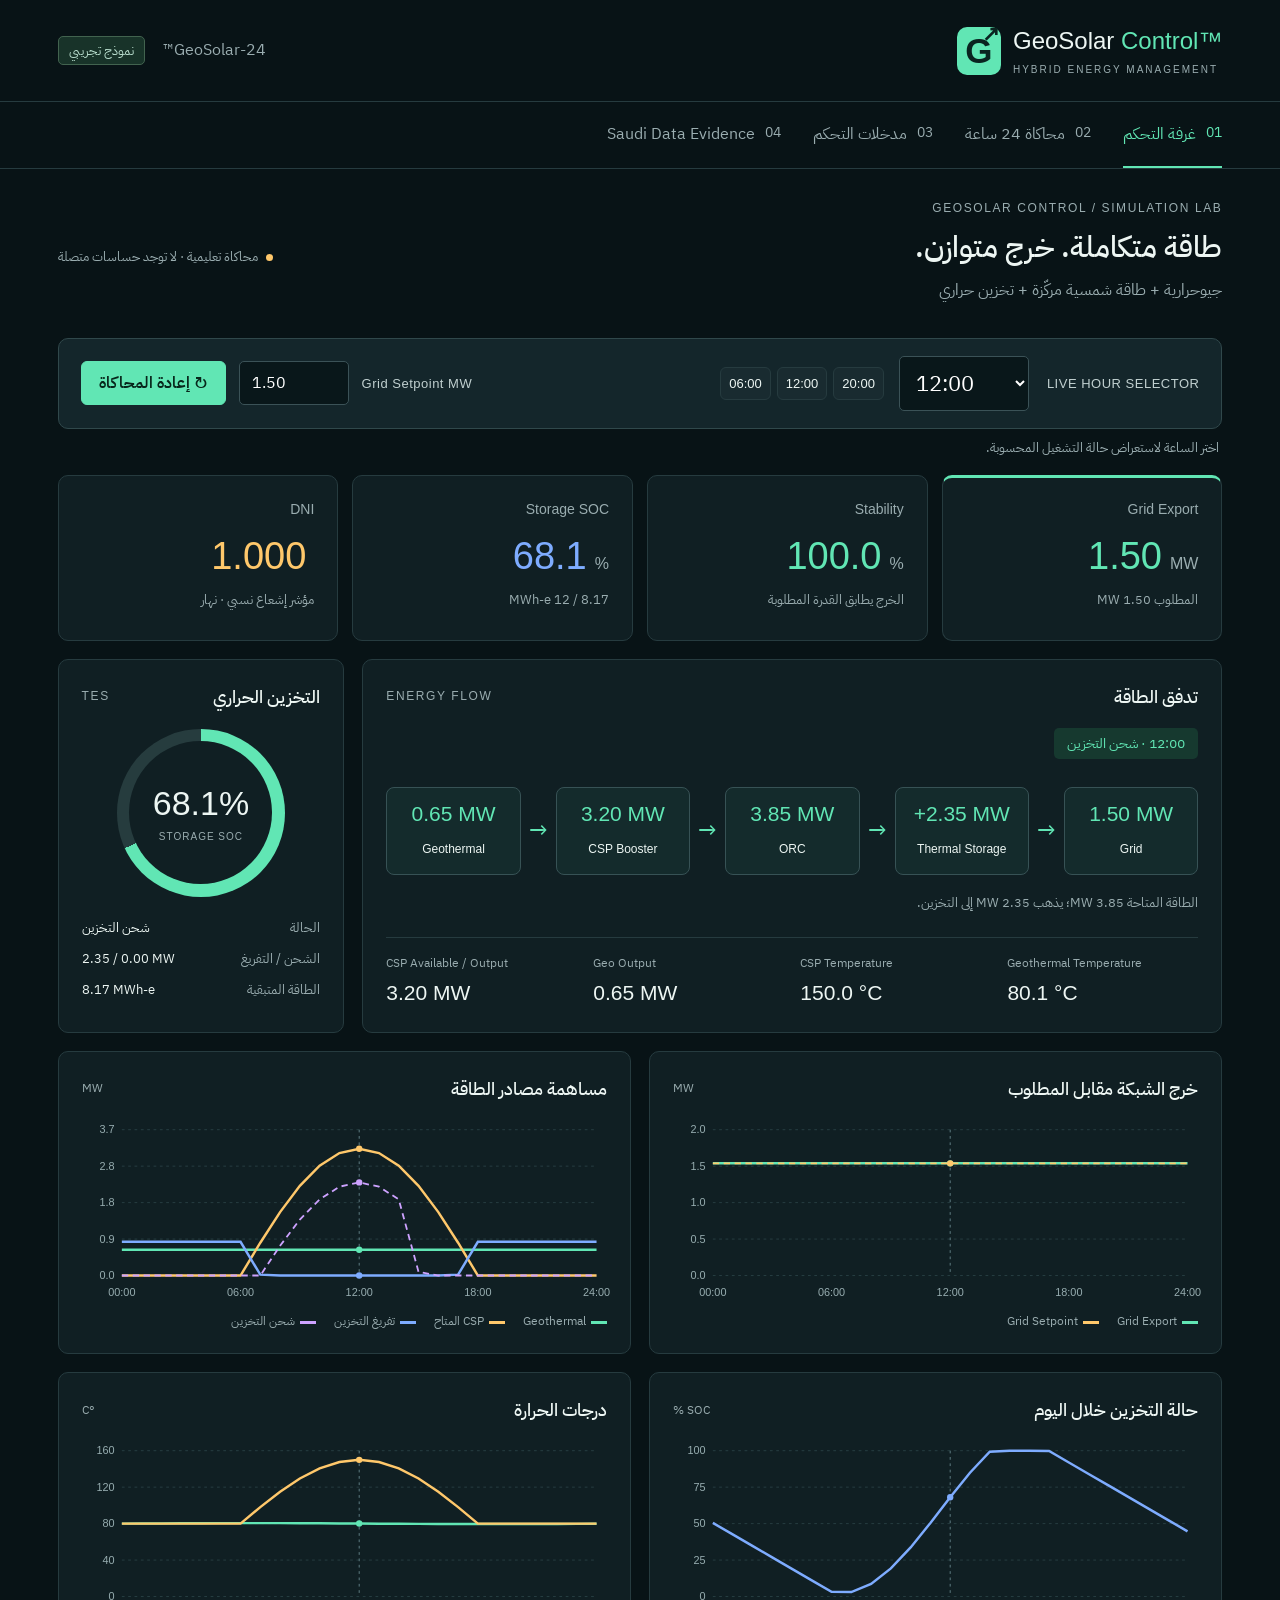
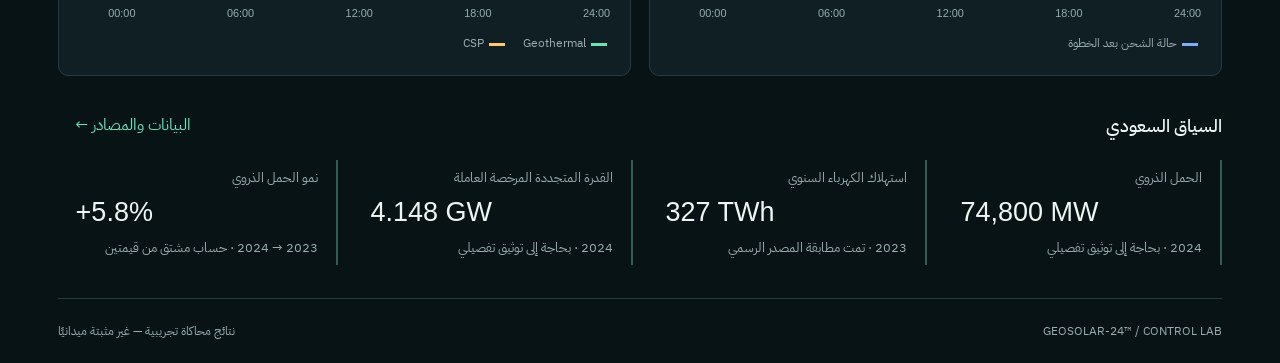
==== commit 3ccb3a1b: "Restore GeoSolar after accidental upload" ====
--- a/index.html
+++ b/index.html
@@ -1,35 +1,13 @@
-<!DOCTYPE html>
-<html lang="ar" dir="rtl">
-<head>
-<meta charset="UTF-8"><meta name="viewport" content="width=device-width, initial-scale=1.0">
-<meta name="theme-color" content="#173e35"><meta name="description" content="AeroCRNS — منصة محاكاة رطوبة التربة، تصحيح CTS، والحماية الحرارية والتحكم الذكي في الري.">
-<title>AeroCRNS — غرفة التحكم</title>
-<link rel="icon" type="image/svg+xml" href="data:image/svg+xml,%3Csvg xmlns='http://www.w3.org/2000/svg' viewBox='0 0 64 64'%3E%3Crect width='64' height='64' rx='16' fill='%23173e35'/%3E%3Cpath d='M17 44C15 20 37 13 49 15C50 34 36 46 17 44Z' fill='%23c0d893'/%3E%3Cpath d='M16 49L39 26' stroke='%23f6f6ee' stroke-width='3'/%3E%3C/svg%3E">
-<link rel="stylesheet" href="style.css"><link rel="stylesheet" href="views.css"><link rel="stylesheet" href="refinements.css">
-<script src="data.js" defer></script><script src="model.js" defer></script><script src="app.js" defer></script>
-</head>
-<body>
-<aside class="sidebar">
-  <a href="#overview" class="brand" aria-label="AeroCRNS الرئيسية"><span class="brand-mark">⌁</span><span dir="ltr">Aero<span>CRNS</span><small>FIELD INTELLIGENCE</small></span></a>
-  <div class="workspace-label">مساحة العمل <span>01</span></div>
-  <nav aria-label="القائمة الرئيسية">
-    <a href="#overview" data-view="overview" class="active"><i data-icon="grid"></i>نظرة عامة<span class="nav-dot"></span></a>
-    <a href="#cts" data-view="cts"><i data-icon="sliders"></i>مختبر CTS<span class="tiny-tag">تجريبي</span></a>
-    <a href="#thermal" data-view="thermal"><i data-icon="shield"></i>الحماية الحرارية</a>
-    <a href="#records" data-view="records"><i data-icon="chart"></i>سجل القياسات</a>
-    <a href="#method" data-view="method"><i data-icon="layers"></i>كيف يعمل النظام</a>
-  </nav>
-  <div class="sidebar-bottom"><div class="sensor-mini"><span class="status-dot"></span><div>محطة AeroCRNS<small>BORON-10 · نموذج محاكاة</small></div><i data-icon="radio"></i></div><p>قياس أوسع.<br><strong>قرار ري أدق.</strong></p><div class="side-foot">AeroCRNS <span>RESEARCH PLATFORM / 01</span></div></div>
-</aside>
-<div class="shell">
-  <header class="topbar"><div class="breadcrumb">مساحة العمل <span>/</span> <strong id="crumb">نظرة عامة</strong></div><div class="top-actions"><span class="simulation-badge"><span class="status-dot"></span>بيئة محاكاة</span><span class="top-divider"></span><span class="avatar">AC</span></div></header>
-  <main id="main"><div class="page-heading"><div><p class="eyebrow">FIELD OVERVIEW</p><h1>كل قطرة، بقرار مدروس.</h1><p class="muted">صورة أوضح للتربة. تحكّم أذكى في الري.</p></div><button class="btn" id="export"><i data-icon="download"></i>تصدير القياسات</button></div>
-  <div class="context-bar"><div><i data-icon="pin"></i><strong>الحقل التجريبي 01</strong><span class="subtle">تربة رملية طميية · برسيم</span></div><span class="mono">01 — 14 AUG 2026</span></div>
-  <section class="metrics" id="metrics"></section>
-  <div class="overview-grid"><section class="panel map-panel"><div class="panel-head"><div><p class="eyebrow">FIELD INTELLIGENCE</p><h2>نظرة على الحقل</h2></div><span class="pill">متوسط حقلي</span></div><div id="field-map"></div><div class="map-bottom"><span><b class="legend-dot"></b>نطاق استشعار توضيحي</span><span>CRNS · محطة واحدة</span></div></section><section id="valve" class="valve-card"></section></div>
-  <section class="panel trend-panel"><div class="panel-head"><div><p class="eyebrow">SOIL MOISTURE</p><h2>الرطوبة تقود القرار</h2></div><div class="chart-key"><span><b style="background:#376b57"></b>بعد CTS</span><span><b style="background:#a9b2a4"></b>قبل CTS</span><span><b style="background:#c3924e"></b>عتبة الري</span></div></div><div id="chart"></div><div id="timeline"></div></section>
-  </main>
-  <footer><span>AeroCRNS <b>·</b> استشعار حقلي. إدارة واعية للمياه.</span><span>CTS عامل بحثي مقترح يحتاج إلى تحقق ميداني.</span></footer>
-</div>
-<div id="toast" role="status"></div>
-</body></html>
+<!doctype html>
+<html lang="ar" dir="rtl"><head><meta charset="UTF-8"><meta name="viewport" content="width=device-width,initial-scale=1"><meta name="description" content="GeoSolar Control — محاكاة تعليمية لتوازن الطاقة الجيوحرارية والشمسية والتخزين"><title>GeoSolar Control™ | غرفة التحكم</title><link rel="stylesheet" href="style.css"></head>
+<body><header><a class="brand" href="#dashboard" dir="ltr"><span class="mark">G<span>↗</span></span><span>GeoSolar <b>Control™</b><small>HYBRID ENERGY MANAGEMENT</small></span></a><div class="header-note">GeoSolar-24™ <span class="badge">نموذج تجريبي</span></div></header>
+<nav aria-label="أقسام المنصة"><button data-tab="dashboard" class="active">01 <span>غرفة التحكم</span></button><button data-tab="simulation">02 <span>محاكاة 24 ساعة</span></button><button data-tab="controls">03 <span>مدخلات التحكم</span></button><button data-tab="evidence">04 <span>Saudi Data Evidence</span></button></nav>
+<main><div class="title-row"><div><div class="eyebrow">GEOSOLAR CONTROL / SIMULATION LAB</div><h1 id="pageTitle">طاقة متكاملة. خرج متوازن.</h1><p>جيوحرارية + طاقة شمسية مركّزة + تخزين حراري</p></div><div class="simulation-label"><span></span> محاكاة تعليمية · لا توجد حساسات متصلة</div></div>
+<section id="dashboard" class="view"><div class="control-bar"><div><label for="hour">LIVE HOUR SELECTOR</label><select id="hour" dir="ltr"></select></div><div class="presets"><button data-hour="6">06:00</button><button data-hour="12">12:00</button><button data-hour="20">20:00</button></div><form id="quickForm"><label for="setpoint">Grid Setpoint <span>MW</span></label><input id="setpoint" type="number" min="0.01" max="20" step="0.01" value="1.50" required dir="ltr"><button class="primary" type="submit">↻ إعادة المحاكاة</button></form></div><p id="feedback" role="status" class="feedback">اختر الساعة لاستعراض حالة التشغيل المحسوبة.</p>
+<div id="kpis" class="kpis" aria-live="polite"></div>
+<div class="middle"><article class="panel flow-panel"><div class="panel-head"><h2>تدفق الطاقة</h2><span class="eyebrow">ENERGY FLOW</span></div><div id="mode" class="mode"></div><div id="flow" class="flow" dir="ltr"></div><p id="flowNote" class="muted"></p><div id="sourceMetrics" class="source-metrics"></div></article><article class="panel storage-panel"><div class="panel-head"><h2>التخزين الحراري</h2><span class="eyebrow">TES</span></div><div id="storageGauge" class="gauge"><div><strong id="socBig"></strong><span>STORAGE SOC</span></div></div><div id="storageInfo"></div></article></div>
+<div class="charts"><article class="panel"><div class="panel-head"><h2>خرج الشبكة مقابل المطلوب</h2><span>MW</span></div><div id="gridChart"></div></article><article class="panel"><div class="panel-head"><h2>مساهمة مصادر الطاقة</h2><span>MW</span></div><div id="mixChart"></div></article><article class="panel"><div class="panel-head"><h2>حالة التخزين خلال اليوم</h2><span>SOC %</span></div><div id="socChart"></div></article><article class="panel"><div class="panel-head"><h2>درجات الحرارة</h2><span>°C</span></div><div id="tempChart"></div></article></div><div class="section-head"><h2>السياق السعودي</h2><button id="evidenceLink">البيانات والمصادر ←</button></div><div class="national" id="national"></div></section>
+<section id="simulation" class="view" hidden><article class="panel"><h2>سجل التشغيل من 00:00 إلى 24:00</h2><p class="muted">كل صف يعرض قرار التشغيل وحالة التخزين بعد خطوة ساعة، وفق ترتيب ملف المصدر. صف 24:00 خطوة إضافية للمطابقة؛ لا تُجمع الصفوف الـ25 بوصفها طاقة يوم واحد.</p><div class="table-wrap"><table id="simulationTable"></table></div></article></section>
+<section id="controls" class="view" hidden><article class="panel controls-panel"><h2>افتراضات النموذج</h2><p class="muted">تُطبّق التغييرات على كامل التسلسل الزمني ابتداءً من الشحنة الأولية.</p><form id="inputsForm"><div class="input-grid" id="inputFields"></div><p id="inputError" role="alert"></p><button class="primary" type="submit">تطبيق وإعادة المحاكاة</button> <button id="reset" type="button">استعادة قيم الملف</button></form><div class="method"><h3>كيف يُحسب التشغيل؟</h3><p>القدرة المتاحة = الجيوحرارية + الشمسية. يُوجّه الفائض إلى التخزين حتى امتلائه، ويُفرّغ التخزين لتعويض العجز حتى نفاده؛ ويُخفض الفائض المتبقي عند امتلائه.</p><p dir="ltr">Stability = max(0, 100 × (1 − |Grid Export − Setpoint| / Setpoint))</p><p>الكفاءة 90% عند الشحن و90% عند التفريغ، أي 81% للدورة الكاملة، لمطابقة حسابات الملف؛ رغم أن اسم المدخل في الملف هو Round-trip Efficiency. جميع قدرات التخزين بوحدات المكافئ الكهربائي. لا يفترض النموذج حد قدرة مستقلًا للشحن أو التفريغ.</p><p>DNI مؤشر نسبي من 0 إلى 1، وليس قياسًا بوحدة W/m². درجات الحرارة منحنيات افتراضية؛ لا يُستنتج منها أداء ترموديناميكي مُثبت.</p></div></article></section>
+<section id="evidence" class="view" hidden><article class="panel"><div class="panel-head"><h2>Saudi Data Evidence</h2><span class="badge">بيانات وطنية داعمة</span></div><p>هذه الأرقام تصف قطاع الكهرباء السعودي، ولا تُستخدم لإثبات أداء GeoSolar أو لتغذية نتائج المحاكاة.</p><div id="evidenceCards" class="evidence-cards"></div><div class="method"><h3>حدود الاستدلال</h3><p>الاستقرار ودرجات الحرارة والطاقة المنتجة في هذه المنصة نتائج نموذج تعليمي وليست نتائج محطة ميدانية. أرقام 2023 و2024 معروضة بسنتها المرجعية وليست ادعاءً بأنها أحدث بيانات متاحة.</p><p>المصدر التشغيلي: GeoSolar24_Smart_Platform_Simulation.xlsx، أوراق 24h_Simulation وControl_Inputs وSaudi_Data_Evidence. لم يُعدّل ملف Excel الأصلي.</p></div></article></section>
+<footer><span dir="ltr">GEOSOLAR-24™ / CONTROL LAB</span><span>نتائج محاكاة تجريبية — غير مثبتة ميدانيًا</span></footer></main><script src="model.js"></script><script src="app.js"></script></body></html>
--- a/style.css
+++ b/style.css
@@ -1,7 +1,2 @@
-@import url('https://fonts.googleapis.com/css2?family=IBM+Plex+Sans+Arabic:wght@400;450;500;600;700&family=Manrope:wght@400;500;600;700;800&display=swap');
-:root{--bg:#f4f5ef;--paper:#fff;--ink:#233e35;--muted:#7a837b;--green:#214b3d;--line:#e4e8df;--lime:#d5e9ac;--sand:#e9e4d2;--orange:#b8813d;--radius:17px}
-*{box-sizing:border-box}body{margin:0;background:var(--bg);color:var(--ink);font-family:'IBM Plex Sans Arabic',Tahoma,sans-serif;font-size:16px;line-height:1.6}button,input,select{font:inherit}button,a,input,select{-webkit-tap-highlight-color:transparent}button,a{touch-action:manipulation}button{cursor:pointer}a{color:inherit;text-decoration:none}button:focus-visible,a:focus-visible,input:focus-visible,select:focus-visible{outline:3px solid #a6c575;outline-offset:4px}button{border:0}button:disabled{opacity:.45;cursor:default}svg{vertical-align:middle}.icon{width:20px;height:20px;fill:none;stroke:currentColor;stroke-width:1.6;stroke-linecap:round;stroke-linejoin:round;flex-shrink:0}h1,h2,h3,p{margin:0}h1{font-size:30px;font-weight:600;letter-spacing:-.7px;line-height:1.5}h2{font-size:20px;font-weight:600}h3{font-size:17px;font-weight:600}.muted,.subtle{color:var(--muted)}.mono,.number{font-family:Manrope,'IBM Plex Sans Arabic',sans-serif;direction:ltr;display:inline-block;font-variant-numeric:tabular-nums}.eyebrow{font-family:Manrope,sans-serif;font-size:11px;font-weight:700;letter-spacing:2px;color:#859184;margin-bottom:4px}.sidebar{width:238px;background:#173d33;color:#bdcfc4;position:fixed;right:0;top:0;bottom:0;z-index:20;padding:37px 20px 22px;display:flex;flex-direction:column}.brand{display:flex;align-items:center;gap:10px;margin:0 5px 47px;direction:ltr;color:white;font-family:Manrope,sans-serif;font-weight:800;font-size:25px;line-height:1.2}.brand>span>span{color:#c2dba2}.brand small{display:block;font-size:8px;letter-spacing:2.6px;font-weight:500;margin-top:9px;color:#a4baaa}.brand-mark{font-size:49px;line-height:1;transform:rotate(-35deg);color:#d7e8b3}.workspace-label{font-size:12px;padding:0 15px 17px;color:#8fa99a;display:flex;justify-content:space-between}.workspace-label span{font-family:Manrope}.sidebar nav{display:grid;gap:8px}.sidebar nav a{display:flex;align-items:center;gap:11px;min-height:48px;padding:11px 14px;font-size:14px;border-radius:8px;transition:.2s}.sidebar nav a:hover{background:#ffffff0c;color:white}.sidebar nav a.active{background:#d5e9ac;color:#23432f;font-weight:600}.nav-dot{width:6px;height:6px;border-radius:50%;background:#23432f;margin-right:auto}.tiny-tag{font-size:10px;border:1px solid #547362;border-radius:4px;padding:0 5px;margin-right:auto;white-space:nowrap}.sidebar-bottom{margin-top:auto;padding-top:38px}.sensor-mini{display:flex;gap:9px;align-items:center;padding:15px 8px;border-top:1px solid #3b594b;border-bottom:1px solid #3b594b;font-size:13px}.sensor-mini small{display:block;font-size:9px;color:#8eaa98;margin-top:4px}.sensor-mini>.icon{margin-right:auto;color:#a0ba87}.status-dot{width:6px;height:6px;border-radius:50%;background:#9cbe76;display:inline-block;box-shadow:0 0 0 4px #9cbe7611;flex-shrink:0}.sidebar-bottom p{font-size:26px;line-height:1.7;color:#8ca894;padding:30px 11px}.sidebar-bottom p strong{color:#d6e3c6;font-weight:500}.side-foot{font-family:Manrope;font-size:11px;display:flex;justify-content:space-between;color:#7b9a86;padding:0 5px}.side-foot span{font-size:6px;padding-top:4px}.shell{margin-right:238px}.topbar{height:80px;border-bottom:1px solid var(--line);padding:0 38px;display:flex;justify-content:space-between;align-items:center;background:#fafbf7}.breadcrumb{font-size:13px;color:#8a9389;display:flex;gap:15px}.breadcrumb strong{color:#425749;font-weight:500}.top-actions{display:flex;align-items:center;gap:22px}.simulation-badge{font-size:12px;display:flex;gap:9px;align-items:center}.top-divider{height:22px;width:1px;background:var(--line)}.avatar{background:#e9eddf;width:33px;height:33px;border:1px solid #d5ddce;border-radius:50%;display:grid;place-items:center;font-size:11px;font-family:Manrope;font-weight:700}main{max-width:1640px;margin:auto;padding:30px 38px 0}.page-heading{display:flex;align-items:center;justify-content:space-between;gap:15px;margin-bottom:27px}.page-heading .muted{font-size:14px;margin-top:3px}.btn{display:inline-flex;align-items:center;justify-content:center;gap:9px;background:white;border:1px solid #d9e0d4;border-radius:8px;padding:10px 15px;color:var(--ink);font-size:13px;white-space:nowrap;transition:.2s}.btn:hover{background:#edf2e6;border-color:#b6c6a4}.btn.primary{background:var(--green);color:white;border-color:var(--green)}.context-bar{display:flex;align-items:center;justify-content:space-between;font-size:13px;margin-bottom:20px;gap:12px}.context-bar>div{display:flex;align-items:center;gap:10px}.context-bar strong{font-weight:600}.context-bar .subtle{margin-right:10px}.context-bar .mono{font-size:11px;color:#7f8b7d;letter-spacing:.8px}.metrics{display:grid;grid-template-columns:repeat(4,minmax(0,1fr));gap:16px;margin-bottom:22px}.metric{background:#fff;border:1px solid var(--line);border-radius:12px;padding:18px 19px 15px;min-height:141px}.metric-top{display:flex;justify-content:space-between;align-items:center;font-size:13px;color:#687968;gap:8px}.metric-top .icon{width:18px;height:18px;color:#819375}.metric-value{display:flex;align-items:baseline;gap:9px;margin:9px 0 5px}.metric-value .number{font-size:32px;line-height:1.2;font-weight:600;letter-spacing:-1px}.metric-value small{font-size:12px;color:#899483}.metric-foot{font-size:11px;color:#899483;display:flex;gap:7px;align-items:center}.metric-foot em{font-style:normal;color:#4b795c;background:#edf5e6;border-radius:4px;padding:1px 6px;font-size:10px}.metric.featured{background:#e9efdf;border-color:#dce5cf}.panel{background:var(--paper);border:1px solid var(--line);border-radius:var(--radius);overflow:hidden}.panel-head{padding:21px 24px 16px;display:flex;align-items:center;justify-content:space-between;gap:15px}.panel-head h2{font-size:18px}.panel-head .eyebrow{font-size:10px;letter-spacing:1.7px}.pill{font-size:11px;padding:4px 9px;background:#f0f4e9;color:#6d815b;border-radius:6px;white-space:nowrap}.overview-grid{display:grid;grid-template-columns:minmax(0,1.8fr) minmax(280px,1fr);gap:22px;margin-bottom:22px}.map-panel{background:#fdfefb}.map-panel .panel-head{padding-bottom:10px}#field-map{height:242px;position:relative;background:#f2f4e9;overflow:hidden;margin:0 16px;border-radius:9px}#field-map>svg{height:100%;width:100%}.map-bottom{padding:13px 22px 16px;display:flex;justify-content:space-between;gap:10px;font-size:10px;color:#89917f}.map-bottom>span:first-child{display:flex;align-items:center;gap:6px}.legend-dot{width:7px;height:7px;background:#708c53;border-radius:50%}.valve-card{background:#214c3e;color:#fff;border-radius:var(--radius);padding:24px;position:relative;overflow:hidden;display:flex;flex-direction:column;justify-content:space-between}.valve-card:before{content:'';position:absolute;left:-75px;top:40px;width:240px;height:240px;border:1px solid #ffffff0b;border-radius:50%;box-shadow:0 0 0 28px #ffffff03,0 0 0 58px #ffffff02;pointer-events:none}.valve-head{display:flex;justify-content:space-between;align-items:center}.valve-head .eyebrow{color:#9fb797;font-size:10px}.valve-head .pill{background:#ffffff12;color:#c9ddbc}.valve-main{display:flex;align-items:center;gap:17px;margin:20px 0}.valve-symbol{height:58px;width:58px;border:1px solid #a7c8a344;display:grid;place-items:center;border-radius:50%;background:#ffffff05}.valve-symbol .icon{width:28px;height:28px;color:#d3e6b4}.valve-main h2{font-size:29px;color:#e8f0d7;line-height:1.4}.valve-main p{font-family:Manrope;font-size:10px;letter-spacing:1.8px;color:#a9c3af}.valve-reason{font-size:12px;line-height:1.9;color:#c1d1bf;margin-bottom:15px}.valve-equation{display:flex;justify-content:space-between;font-family:Manrope;background:#ffffff0a;padding:10px 13px;border-radius:6px;font-size:14px;color:#dceac9}.valve-equation small{font-family:'IBM Plex Sans Arabic';font-size:11px;color:#a5bdab}.valve-foot{display:flex;justify-content:space-between;gap:10px;margin-top:16px;padding-top:14px;border-top:1px solid #ffffff16;font-size:11px;color:#b7cbb7}.valve-foot b{color:#e3edcf;font-family:Manrope;margin-right:5px}.trend-panel{margin-bottom:24px}.chart-key{display:flex;gap:17px;font-size:11px;color:#85907e}.chart-key span{display:flex;align-items:center;gap:5px}.chart-key b{width:15px;height:3px;border-radius:2px}.chart-wrap{position:relative;margin:0 20px;direction:ltr}.chart-wrap svg{width:100%;height:215px;display:block}.chart-tip{position:absolute;top:15px;right:30px;font-size:12px;color:var(--ink);background:#fff;border:1px solid #dbe4d4;padding:9px;border-radius:8px;pointer-events:none;box-shadow:0 5px 20px #23432f12;direction:rtl;z-index:2}.timeline{background:#fafbf7;border-top:1px solid var(--line);padding:14px 23px;display:flex;gap:16px;align-items:center}.icon-btn{width:34px;height:34px;border:1px solid #d9e0d1;display:grid;place-items:center;background:#fff;color:var(--green);border-radius:7px;flex-shrink:0}.timeline input{flex:1;min-width:40px;accent-color:#4c7654;direction:ltr}.timeline-label{font-size:11px;white-space:nowrap;min-width:130px}.timeline-label .mono{font-size:11px;color:#788676}.timeline small{font-size:10px;color:#7f8b7c;white-space:nowrap}footer{max-width:1640px;margin:auto;padding:0 38px 22px;display:flex;justify-content:space-between;gap:20px;font-size:10px;color:#89927f}footer b{padding:0 9px;color:#9db282}#toast{position:fixed;bottom:25px;left:25px;z-index:100;padding:14px 20px;color:white;background:#173e35;border:1px solid #668b64;border-radius:10px;font-size:14px;box-shadow:0 8px 30px #173e3522;opacity:0;transform:translateY(20px);transition:.2s;pointer-events:none}#toast.show{opacity:1;transform:translateY(0)}
-@media(min-width:1600px){main{padding-top:36px}.metric{min-height:154px}#field-map{height:290px}.chart-wrap svg{height:245px}}
-@media(max-width:1150px){.sidebar{width:210px;padding-left:14px;padding-right:14px}.shell{margin-right:210px}main{padding:25px 25px 0}.topbar{padding:0 25px}.overview-grid{grid-template-columns:1.35fr 1fr}.metric{padding:15px 13px}.metric-value .number{font-size:28px}.metric-top{font-size:12px}.valve-card{padding:20px}footer{padding:0 25px 22px}.context-bar .subtle{display:none}}
-@media(max-width:850px){.sidebar{width:78px;padding:24px 10px}.brand{font-size:0;margin:0 auto 35px}.brand small,.brand>span:nth-child(2),.workspace-label,.sidebar nav a span,.sidebar-bottom{display:none}.brand-mark{font-size:40px}.sidebar nav a{font-size:0;justify-content:center;padding:14px 10px}.sidebar nav a .icon{width:23px;height:23px}.shell{margin-right:78px}.metrics{grid-template-columns:repeat(2,1fr)}.overview-grid{grid-template-columns:1.3fr 1fr;gap:15px}.valve-card{padding:17px}.valve-main{gap:10px}.valve-main h2{font-size:23px}.valve-symbol{width:46px;height:46px}.panel-head{padding:18px}.chart-key{gap:10px}.timeline small{display:none}h1{font-size:27px}}
-@media(max-width:640px){body{padding-bottom:66px}.sidebar{width:auto;left:0;top:auto;bottom:0;height:64px;padding:4px 6px;border-top:1px solid #365748}.brand{display:none}.sidebar nav{display:flex;justify-content:space-around;width:100%;gap:0}.sidebar nav a{flex-direction:column;gap:2px;font-size:9px!important;min-height:52px;padding:5px 6px;border-radius:6px}.sidebar nav a .icon{height:20px;width:20px}.shell{margin:0}.topbar{height:61px;padding:0 18px}.top-actions{gap:12px}.breadcrumb{font-size:11px;gap:8px}.simulation-badge{font-size:10px}.avatar{height:28px;width:28px}.top-divider{display:none}main{padding:22px 16px 0}.page-heading{margin-bottom:20px;align-items:flex-start}h1{font-size:23px}.page-heading .muted{font-size:12px}.eyebrow{font-size:9px}.page-heading .btn{font-size:0;padding:10px}.page-heading .btn .icon{width:18px;height:18px}.context-bar{font-size:11px}.context-bar .mono{font-size:9px}.metrics{gap:10px;margin-bottom:15px}.metric{min-height:130px;padding:14px}.metric-value .number{font-size:28px}.metric-foot{font-size:10px}.overview-grid{grid-template-columns:1fr}.map-panel{order:0}.valve-card{padding:20px}.valve-main{margin:16px 0}.valve-card:before{left:10px}.chart-key{font-size:9px;gap:8px}.trend-panel .panel-head{align-items:flex-start;flex-direction:column;gap:10px}.chart-wrap{margin:0 8px}.chart-wrap svg{height:205px}.timeline{padding:12px;gap:9px}.timeline-label{min-width:105px;font-size:10px}.timeline-label .mono{font-size:10px}footer{padding:0 18px 17px;flex-direction:column;gap:5px}.panel-head h2{font-size:18px}#field-map{height:225px}#toast{left:15px;right:15px;bottom:80px}}
+@import url('https://fonts.googleapis.com/css2?family=IBM+Plex+Sans+Arabic:wght@400;500;600;700&display=swap');
+:root{color-scheme:dark;--bg:#081316;--panel:#101f23;--line:#263b3f;--muted:#9aadb0;--text:#edf6f3;--green:#61e6b4;--gold:#ffc86b;--blue:#7eacff}*{box-sizing:border-box}body{margin:0;background:var(--bg);color:var(--text);font:16px 'IBM Plex Sans Arabic',Tahoma,sans-serif}header{height:102px;display:flex;align-items:center;justify-content:space-between;padding:0 4.5%;border-bottom:1px solid var(--line)}a{color:var(--green)}.brand{display:flex;gap:12px;align-items:center;color:var(--text);text-decoration:none;font-family:Arial,sans-serif;font-size:24px}.brand b{font-weight:400;color:var(--green)}.brand small{display:block;font-size:10px;letter-spacing:2px;margin-top:9px;color:var(--muted)}.mark{background:var(--green);color:#0a2420;width:44px;height:48px;display:grid;place-content:center;font-size:35px;font-weight:bold;border-radius:10px;position:relative}.mark span{position:absolute;right:1px;top:-5px;font-size:21px}.header-note{color:var(--muted)}.badge{display:inline-block;border:1px solid #42634f;border-radius:5px;background:#183329;padding:4px 10px;color:#b7dccc;font-size:13px;margin-inline-start:14px}nav{padding:0 4.5%;display:flex;border-bottom:1px solid var(--line);gap:32px}button,input,select{font:inherit}button{cursor:pointer;border:1px solid var(--line);border-radius:6px;color:var(--text);background:#192b30;padding:9px 17px}button:hover{background:#294049}button:focus-visible,a:focus-visible,input:focus-visible,select:focus-visible{outline:2px solid var(--green);outline-offset:4px}nav button{border:0;border-radius:0;background:none;color:var(--muted);padding:20px 0;display:flex;gap:10px;border-bottom:2px solid transparent;font-size:14px}nav button.active{color:var(--green);border-color:var(--green)}nav button span{font-size:16px}main{max-width:1600px;margin:auto;padding:32px 4.5% 0}.title-row{display:flex;justify-content:space-between;align-items:center;margin-bottom:25px}.eyebrow{font:12px Arial,sans-serif;letter-spacing:1.6px;color:var(--muted)}h1{font-size:30px;font-weight:500;margin:9px 0 2px}p{line-height:1.85;margin:7px 0;color:var(--muted)}.simulation-label{font-size:13px;color:var(--muted)}.simulation-label span{width:7px;height:7px;background:var(--gold);display:inline-block;margin-left:5px;border-radius:50%}.control-bar{display:flex;align-items:center;gap:15px;padding:17px 22px;background:#14262b;border:1px solid #30484b;border-radius:10px}.control-bar>div:first-child{display:flex;align-items:center;gap:18px}.control-bar label{font:13px Arial,sans-serif;letter-spacing:.5px;color:#c1d0d0}input,select{background:#09171a;border:1px solid #3b5257;color:white;padding:9px 12px;border-radius:5px;min-width:0}select{font-size:22px;width:130px}input{width:110px}#quickForm{display:flex;align-items:center;gap:13px;margin-inline-start:auto}.primary{color:#07261b;background:var(--green);border-color:var(--green);font-weight:600}.primary:hover{background:#90efca}.presets{display:flex;gap:6px;direction:ltr}.presets button{font:13px Arial;padding:8px}.feedback{font-size:13px;min-height:26px;margin:7px 3px 13px}.kpis{display:grid;grid-template-columns:repeat(4,1fr);gap:14px}.kpi{padding:21px 23px;border:1px solid var(--line);background:var(--panel);border-radius:10px;position:relative}.kpi:first-child{border-top:3px solid var(--green);padding-top:19px}.kpi .name{color:var(--muted);font:14px Arial}.kpi strong{font:38px Arial;display:block;margin:14px 0 10px;direction:ltr;text-align:right}.kpi strong small{font-size:16px;color:var(--muted);margin-left:8px}.kpi p{font-size:13px}.green{color:var(--green)}.gold{color:var(--gold)}.blue{color:var(--blue)}.middle{display:grid;grid-template-columns:3fr 1fr;gap:18px;margin:18px 0}.panel{padding:23px;background:var(--panel);border:1px solid var(--line);border-radius:10px;min-width:0}h2{font-weight:500;font-size:18px;margin:0}h3{font-size:17px}.panel-head{display:flex;align-items:center;justify-content:space-between;gap:15px}.panel-head>span{color:var(--muted);font-size:12px}.mode{display:inline-flex;margin-top:18px;font-size:14px;color:var(--green);background:#16392f;padding:5px 13px;border-radius:5px}.flow{display:flex;align-items:center;justify-content:space-between;margin:28px 0 16px;gap:8px}.flow .node{flex:1;border:1px solid #375255;text-align:center;border-radius:8px;padding:14px 5px;background:#142b2c}.node b{display:block;color:var(--green);font:21px Arial;margin-bottom:10px}.node span{font:12px Arial}.flow .arrow{color:var(--green);font-size:23px}.flow-panel>p{font-size:13px}.source-metrics{display:grid;grid-template-columns:repeat(4,1fr);border-top:1px solid var(--line);margin-top:22px;padding-top:16px;gap:16px}.source-metrics label{font-size:12px;color:var(--muted);display:block}.source-metrics strong{display:block;font:21px Arial;margin-top:9px}.gauge{width:168px;height:168px;border-radius:50%;margin:19px auto;background:conic-gradient(var(--green) 68%,#263c3e 0);display:grid;place-content:center;direction:ltr}.gauge>div{background:var(--panel);width:143px;height:143px;border-radius:50%;display:flex;align-items:center;justify-content:center;flex-direction:column}.gauge strong{font:34px Arial}.gauge span{font:10px Arial;color:var(--muted);letter-spacing:1px;margin-top:8px}#storageInfo p{display:flex;justify-content:space-between;font-size:13px}#storageInfo b{color:var(--text);font-weight:400}.charts{display:grid;grid-template-columns:repeat(2,1fr);gap:18px}.chart{width:100%;display:block;height:auto;overflow:visible;margin-top:15px;direction:ltr}.legend{display:flex;gap:18px;flex-wrap:wrap;font-size:12px;color:var(--muted);margin-top:10px}.legend i{display:inline-block;width:16px;height:3px;vertical-align:middle;margin-left:5px}.section-head{display:flex;align-items:center;justify-content:space-between;margin:28px 0 14px}.section-head button{border:0;background:none;color:var(--green)}.national{display:grid;grid-template-columns:repeat(4,1fr);gap:15px}.national>div{border-right:2px solid #355c52;padding:8px 18px}.national strong{font:27px Arial;display:block;margin:10px 0}.national span,.national small{display:block;color:var(--muted);font-size:13px}footer{border-top:1px solid var(--line);margin-top:33px;padding:23px 0;display:flex;justify-content:space-between;gap:15px;color:var(--muted);font-size:12px}.table-wrap{overflow:auto;margin-top:25px}table{width:100%;border-collapse:collapse;white-space:nowrap;font-size:14px}th,td{padding:14px 16px;text-align:right;border-bottom:1px solid var(--line)}th{color:var(--muted);font-weight:400}tr.selected{background:#1b3c33}.input-grid{display:grid;grid-template-columns:repeat(2,1fr);gap:22px;margin:26px 0}.field label{display:block;color:var(--muted);margin-bottom:9px;font-size:14px}.field input{width:100%}.controls-panel{max-width:950px}.method{border-top:1px solid var(--line);margin-top:25px;padding-top:15px}.method p{font-size:14px}.evidence-cards{display:grid;grid-template-columns:repeat(2,1fr);gap:16px;margin-top:22px}.evidence-card{border:1px solid var(--line);border-radius:8px;padding:22px}.evidence-card strong{font:30px Arial;display:block;margin:12px 0}.evidence-card p,.evidence-card a{font-size:14px}#inputError{color:#ffb79b}[hidden]{display:none!important}@media(max-width:1100px){.control-bar{flex-wrap:wrap}#quickForm{margin-inline-start:0;flex-wrap:wrap}.middle{grid-template-columns:2fr 1fr}.flow{gap:4px}.node span{font-size:10px}.source-metrics{grid-template-columns:repeat(2,1fr)}.title-row{gap:20px}.simulation-label{max-width:220px}}@media(max-width:750px){header{height:87px}.header-note{display:none}.brand{font-size:21px}nav{gap:20px;overflow:auto}nav button{white-space:nowrap}nav button span{font-size:14px}main{padding-top:22px}.title-row{display:block}h1{font-size:26px}.simulation-label{max-width:none;margin-top:12px}.kpis{grid-template-columns:repeat(2,1fr)}.kpi{padding:17px}.kpi strong{font-size:29px}.middle,.charts{grid-template-columns:1fr}.flow{flex-wrap:wrap}.flow .node{min-width:65px}.flow .arrow{font-size:16px}.national,.input-grid,.evidence-cards{grid-template-columns:repeat(2,1fr)}.panel{padding:18px}.control-bar{padding:15px;gap:12px}.control-bar>div:first-child{gap:12px}.control-bar label{font-size:12px}#quickForm{gap:9px;width:100%}#quickForm input{width:90px}footer{flex-direction:column}.evidence-cards{grid-template-columns:1fr}}@media(prefers-reduced-motion:reduce){*{scroll-behavior:auto}}
